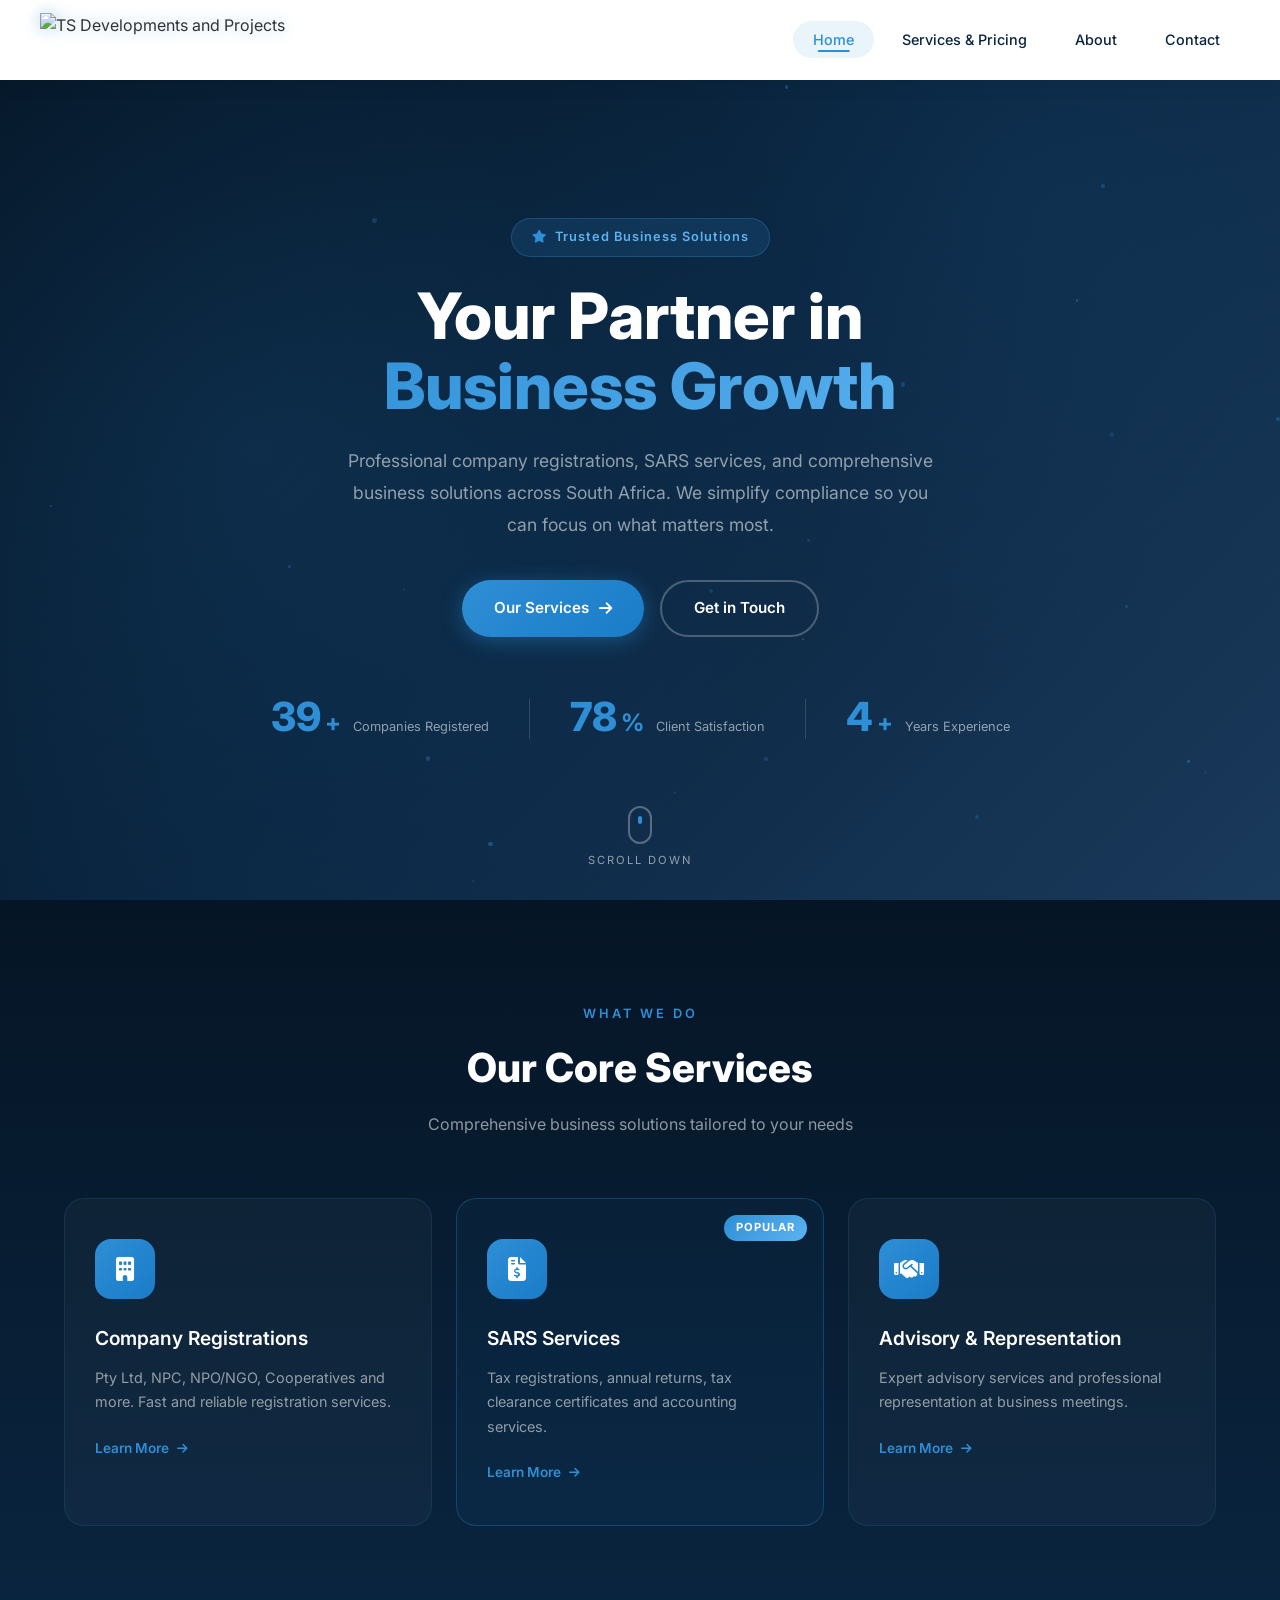
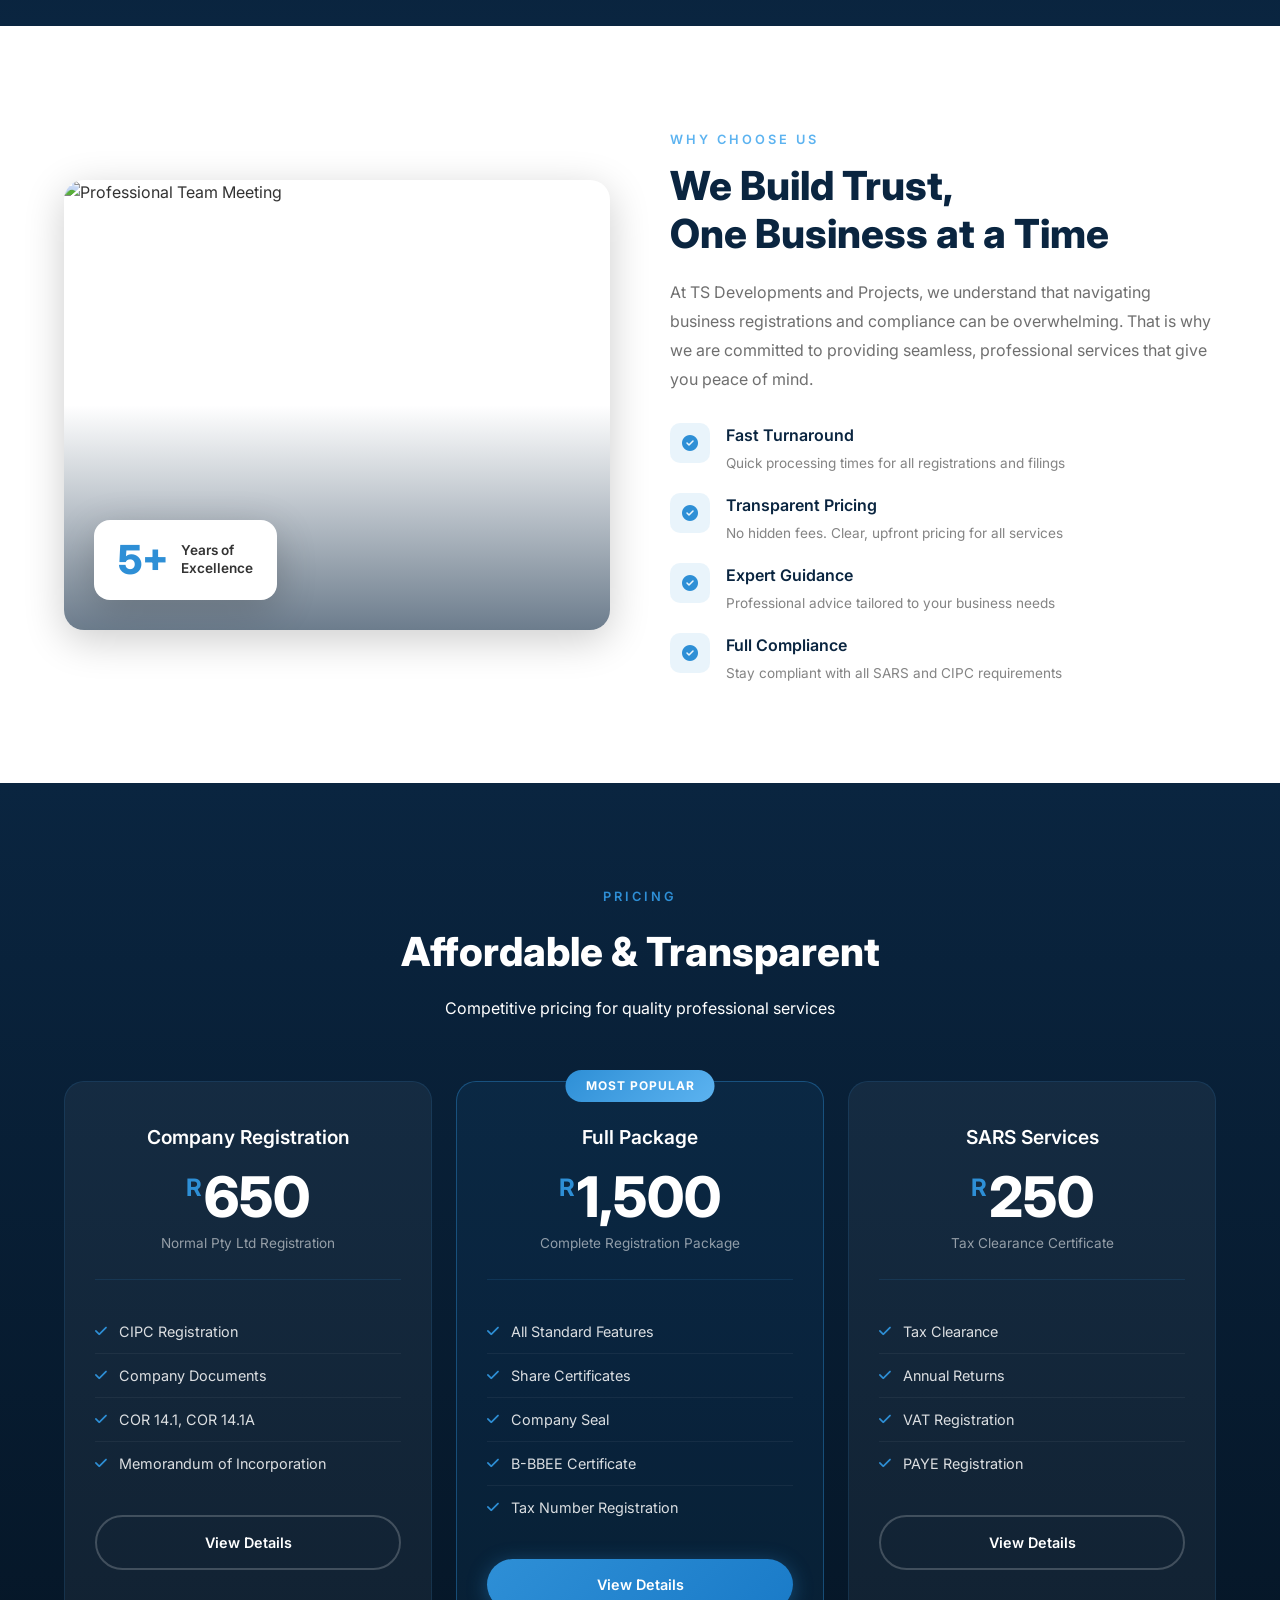
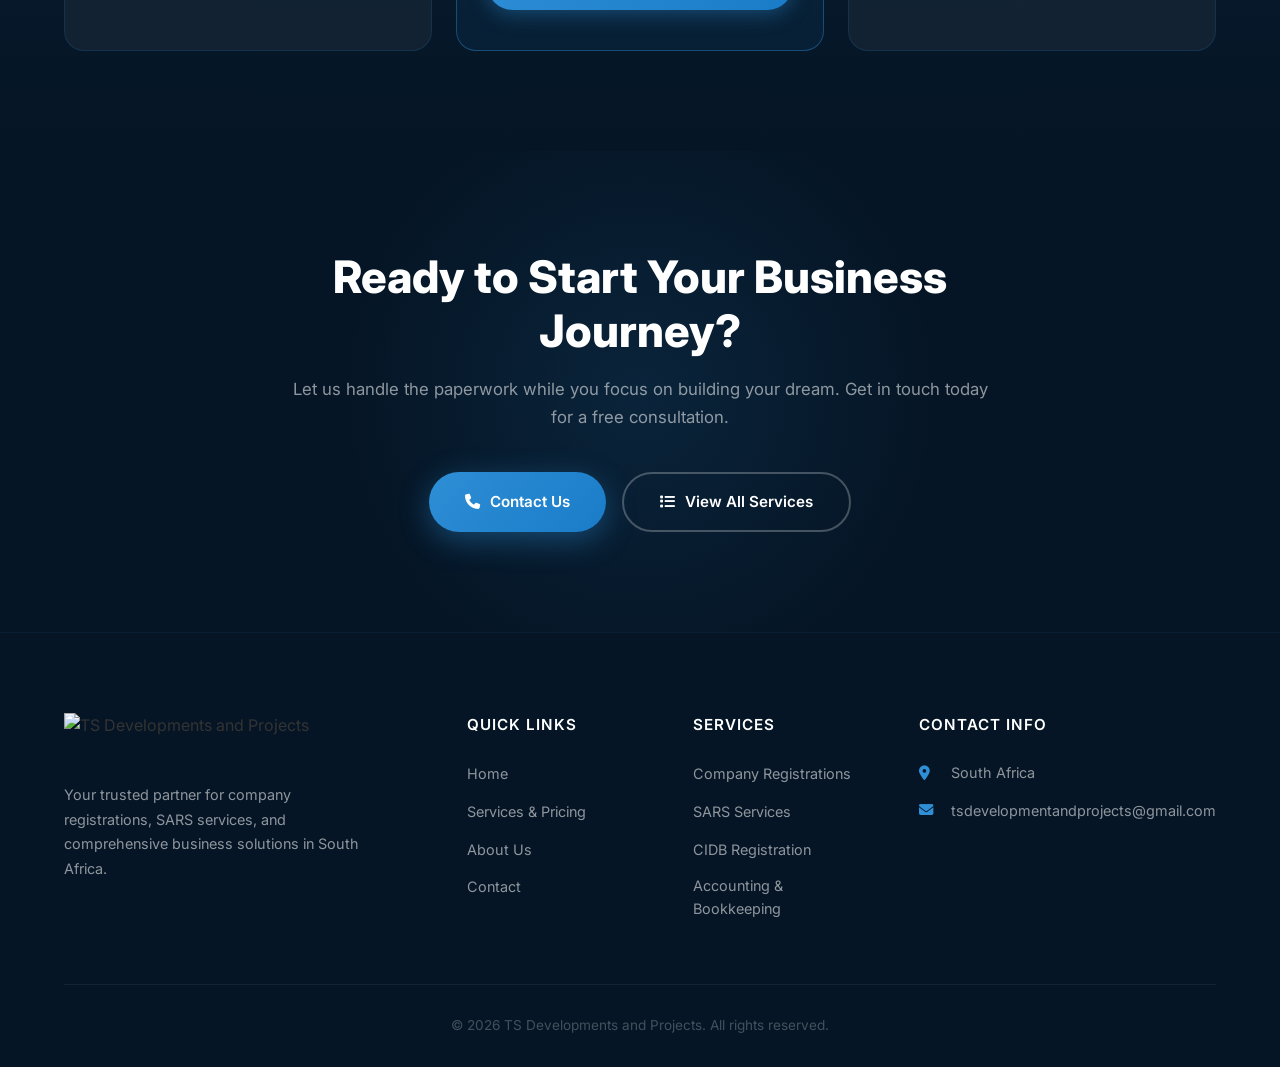
==== index.html @ a75ebc10 "Add files via upload" ====
<!DOCTYPE html>
<html lang="en">
<head>
    <meta charset="UTF-8">
    <meta name="viewport" content="width=device-width, initial-scale=1.0">
    <title>TS Developments and Projects - Home</title>
    <link rel="stylesheet" href="styles.css">
    <link rel="preconnect" href="https://fonts.googleapis.com">
    <link href="https://fonts.googleapis.com/css2?family=Inter:wght@300;400;500;600;700;800;900&display=swap" rel="stylesheet">
    <link rel="stylesheet" href="https://cdnjs.cloudflare.com/ajax/libs/font-awesome/6.5.1/css/all.min.css">
</head>
<body>

    <!-- Navigation -->
    <nav class="navbar" id="navbar">
        <div class="nav-container">
            <a href="index.html" class="logo-link">
                <img src="assets/logo.png" alt="TS Developments and Projects" class="logo-img">
            </a>
            <ul class="nav-links" id="navLinks">
                <li><a href="index.html" class="active">Home</a></li>
                <li><a href="services.html">Services & Pricing</a></li>
                <li><a href="about.html">About</a></li>
                <li><a href="contact.html">Contact</a></li>
            </ul>
            <div class="hamburger" id="hamburger">
                <span></span>
                <span></span>
                <span></span>
            </div>
        </div>
    </nav>

    <!-- Hero Section -->
    <section class="hero">
        <div class="hero-bg"></div>
        <div class="hero-particles" id="particles"></div>
        <div class="hero-content">
            <div class="hero-badge">
                <i class="fas fa-star"></i>
                <span>Trusted Business Solutions</span>
            </div>
            <h1 class="hero-title">
                <span class="title-line">Your Partner in</span>
                <span class="title-line highlight">Business Growth</span>
            </h1>
            <p class="hero-subtitle">
                Professional company registrations, SARS services, and comprehensive 
                business solutions across South Africa. We simplify compliance so you 
                can focus on what matters most.
            </p>
            <div class="hero-buttons">
                <a href="services.html" class="btn btn-primary">
                    <span>Our Services</span>
                    <i class="fas fa-arrow-right"></i>
                </a>
                <a href="contact.html" class="btn btn-outline">
                    <span>Get in Touch</span>
                </a>
            </div>
            <div class="hero-stats">
                <div class="stat-item">
                    <span class="stat-number" data-target="50+">0</span>
                    <span class="stat-suffix">+</span>
                    <span class="stat-label">Companies Registered</span>
                </div>
                <div class="stat-divider"></div>
                <div class="stat-item">
                    <span class="stat-number" data-target="98">0</span>
                    <span class="stat-suffix">%</span>
                    <span class="stat-label">Client Satisfaction</span>
                </div>
                <div class="stat-divider"></div>
                <div class="stat-item">
                    <span class="stat-number" data-target="5+">0</span>
                    <span class="stat-suffix">+</span>
                    <span class="stat-label">Years Experience</span>
                </div>
            </div>
        </div>
        <div class="scroll-indicator">
            <div class="mouse">
                <div class="wheel"></div>
            </div>
            <span>Scroll Down</span>
        </div>
    </section>

    <!-- Services Preview -->
    <section class="services-section">
        <div class="container">
            <div class="section-header">
                <span class="section-tag">What We Do</span>
                <h2 class="section-title">Our Core Services</h2>
                <p class="section-desc">Comprehensive business solutions tailored to your needs</p>
            </div>
            <div class="services-grid">
                <div class="service-card">
                    <div class="service-icon">
                        <i class="fas fa-building"></i>
                    </div>
                    <h3>Company Registrations</h3>
                    <p>Pty Ltd, NPC, NPO/NGO, Cooperatives and more. Fast and reliable registration services.</p>
                    <a href="services.html" class="service-link">
                        Learn More <i class="fas fa-arrow-right"></i>
                    </a>
                </div>
                <div class="service-card featured">
                    <div class="service-badge">Popular</div>
                    <div class="service-icon">
                        <i class="fas fa-file-invoice-dollar"></i>
                    </div>
                    <h3>SARS Services</h3>
                    <p>Tax registrations, annual returns, tax clearance certificates and accounting services.</p>
                    <a href="services.html" class="service-link">
                        Learn More <i class="fas fa-arrow-right"></i>
                    </a>
                </div>
                <div class="service-card">
                    <div class="service-icon">
                        <i class="fas fa-handshake"></i>
                    </div>
                    <h3>Advisory & Representation</h3>
                    <p>Expert advisory services and professional representation at business meetings.</p>
                    <a href="services.html" class="service-link">
                        Learn More <i class="fas fa-arrow-right"></i>
                    </a>
                </div>
            </div>
        </div>
    </section>

    <!-- Why Choose Us -->
    <section class="why-section">
        <div class="container">
            <div class="why-grid">
                <div class="why-image">
                    <img src="assets/director.jpeg" alt="Professional Team Meeting">
                    <div class="why-image-overlay"></div>
                    <div class="experience-badge">
                        <span class="exp-number">5+</span>
                        <span class="exp-text">Years of<br>Excellence</span>
                    </div>
                </div>
                <div class="why-content">
                    <span class="section-tag light">Why Choose Us</span>
                    <h2>We Build Trust,<br>One Business at a Time</h2>
                    <p>At TS Developments and Projects, we understand that navigating business registrations and compliance can be overwhelming. That is why we are committed to providing seamless, professional services that give you peace of mind.</p>
                    <div class="features-list">
                        <div class="feature-item">
                            <div class="feature-icon">
                                <i class="fas fa-check-circle"></i>
                            </div>
                            <div class="feature-text">
                                <h4>Fast Turnaround</h4>
                                <p>Quick processing times for all registrations and filings</p>
                            </div>
                        </div>
                        <div class="feature-item">
                            <div class="feature-icon">
                                <i class="fas fa-check-circle"></i>
                            </div>
                            <div class="feature-text">
                                <h4>Transparent Pricing</h4>
                                <p>No hidden fees. Clear, upfront pricing for all services</p>
                            </div>
                        </div>
                        <div class="feature-item">
                            <div class="feature-icon">
                                <i class="fas fa-check-circle"></i>
                            </div>
                            <div class="feature-text">
                                <h4>Expert Guidance</h4>
                                <p>Professional advice tailored to your business needs</p>
                            </div>
                        </div>
                        <div class="feature-item">
                            <div class="feature-icon">
                                <i class="fas fa-check-circle"></i>
                            </div>
                            <div class="feature-text">
                                <h4>Full Compliance</h4>
                                <p>Stay compliant with all SARS and CIPC requirements</p>
                            </div>
                        </div>
                    </div>
                </div>
            </div>
        </div>
    </section>

    <!-- Pricing Preview -->
    <section class="pricing-section">
        <div class="container">
            <div class="section-header">
                <span class="section-tag">Pricing</span>
                <h2 class="section-title">Affordable & Transparent</h2>
                <p class="section-desc">Competitive pricing for quality professional services</p>
            </div>
            <div class="pricing-grid">
                <div class="pricing-card">
                    <div class="pricing-header">
                        <h3>Company Registration</h3>
                        <div class="pricing-price">
                            <span class="currency">R</span>
                            <span class="amount">650</span>
                        </div>
                        <p class="pricing-note">Normal Pty Ltd Registration</p>
                    </div>
                    <ul class="pricing-features">
                        <li><i class="fas fa-check"></i> CIPC Registration</li>
                        <li><i class="fas fa-check"></i> Company Documents</li>
                        <li><i class="fas fa-check"></i> COR 14.1, COR 14.1A</li>
                        <li><i class="fas fa-check"></i> Memorandum of Incorporation</li>
                    </ul>
                    <a href="services.html" class="btn btn-pricing">View Details</a>
                </div>
                <div class="pricing-card popular">
                    <div class="popular-tag">Most Popular</div>
                    <div class="pricing-header">
                        <h3>Full Package</h3>
                        <div class="pricing-price">
                            <span class="currency">R</span>
                            <span class="amount">1,500</span>
                        </div>
                        <p class="pricing-note">Complete Registration Package</p>
                    </div>
                    <ul class="pricing-features">
                        <li><i class="fas fa-check"></i> All Standard Features</li>
                        <li><i class="fas fa-check"></i> Share Certificates</li>
                        <li><i class="fas fa-check"></i> Company Seal</li>
                        <li><i class="fas fa-check"></i> B-BBEE Certificate</li>
                        <li><i class="fas fa-check"></i> Tax Number Registration</li>
                    </ul>
                    <a href="services.html" class="btn btn-pricing btn-popular">View Details</a>
                </div>
                <div class="pricing-card">
                    <div class="pricing-header">
                        <h3>SARS Services</h3>
                        <div class="pricing-price">
                            <span class="currency">R</span>
                            <span class="amount">250</span>
                        </div>
                        <p class="pricing-note">Tax Clearance Certificate</p>
                    </div>
                    <ul class="pricing-features">
                        <li><i class="fas fa-check"></i> Tax Clearance</li>
                        <li><i class="fas fa-check"></i> Annual Returns</li>
                        <li><i class="fas fa-check"></i> VAT Registration</li>
                        <li><i class="fas fa-check"></i> PAYE Registration</li>
                    </ul>
                    <a href="services.html" class="btn btn-pricing">View Details</a>
                </div>
            </div>
        </div>
    </section>

    <!-- CTA Section -->
    <section class="cta-section">
        <div class="cta-bg"></div>
        <div class="container">
            <div class="cta-content">
                <h2>Ready to Start Your Business Journey?</h2>
                <p>Let us handle the paperwork while you focus on building your dream. Get in touch today for a free consultation.</p>
                <div class="cta-buttons">
                    <a href="contact.html" class="btn btn-cta-primary">
                        <i class="fas fa-phone"></i>
                        <span>Contact Us</span>
                    </a>
                    <a href="services.html" class="btn btn-cta-secondary">
                        <i class="fas fa-list"></i>
                        <span>View All Services</span>
                    </a>
                </div>
            </div>
        </div>
    </section>

    <!-- Footer -->
    <footer class="footer">
        <div class="container">
            <div class="footer-grid">
                <div class="footer-brand">
                    <img src="assets/logo.png" alt="TS Developments and Projects" class="footer-logo">
                    <p>Your trusted partner for company registrations, SARS services, and comprehensive business solutions in South Africa.</p>
                </div>
                <div class="footer-links">
                    <h4>Quick Links</h4>
                    <ul>
                        <li><a href="index.html">Home</a></li>
                        <li><a href="services.html">Services & Pricing</a></li>
                        <li><a href="about.html">About Us</a></li>
                        <li><a href="contact.html">Contact</a></li>
                    </ul>
                </div>
                <div class="footer-links">
                    <h4>Services</h4>
                    <ul>
                        <li><a href="services.html">Company Registrations</a></li>
                        <li><a href="services.html">SARS Services</a></li>
                        <li><a href="services.html">CIDB Registration</a></li>
                        <li><a href="services.html">Accounting & Bookkeeping</a></li>
                    </ul>
                </div>
                <div class="footer-contact">
                    <h4>Contact Info</h4>
                    <div class="contact-item">
                        <i class="fas fa-map-marker-alt"></i>
                        <span>South Africa</span>
                    </div>
                    <div class="contact-item">
                        <i class="fas fa-envelope"></i>
                        <span>tsdevelopmentandprojects@gmail.com</span>
                    </div>
                </div>
            </div>
            <div class="footer-bottom">
                <p>&copy; 2026 TS Developments and Projects. All rights reserved.</p>
            </div>
        </div>
    </footer>

    <script src="script.js"></script>
</body>
</html>
---- styles.css ----
/* ============================================
   TS DEVELOPMENTS AND PROJECTS - STYLES
   ============================================ */

/* CSS Variables */
:root {
    --primary: #0a2540;
    --primary-dark: #051525;
    --primary-light: #1a3a5c;
    --accent: #2e8fd6;
    --accent-light: #5cb3f0;
    --accent-glow: rgba(46, 143, 214, 0.3);
    --white: #ffffff;
    --text-light: rgba(255, 255, 255, 0.85);
    --text-muted: rgba(255, 255, 255, 0.55);
    --text-dark: #333333;
    --bg-light: #f8fafc;
    --border: rgba(46, 143, 214, 0.15);
    --shadow: 0 4px 20px rgba(0, 0, 0, 0.15);
    --shadow-lg: 0 10px 40px rgba(0, 0, 0, 0.2);
    --transition: all 0.3s ease;
    --transition-slow: all 0.5s ease;
    --font: 'Inter', -apple-system, BlinkMacSystemFont, 'Segoe UI', Roboto, sans-serif;
}

/* Reset & Base */
*, *::before, *::after {
    margin: 0;
    padding: 0;
    box-sizing: border-box;
}

html {
    scroll-behavior: smooth;
    font-size: 16px;
}

body {
    font-family: var(--font);
    color: var(--text-dark);
    background: var(--white);
    line-height: 1.6;
    overflow-x: hidden;
}

a {
    text-decoration: none;
    color: inherit;
}

ul {
    list-style: none;
}

img {
    max-width: 100%;
    height: auto;
    display: block;
}

.container {
    max-width: 1200px;
    margin: 0 auto;
    padding: 0 24px;
}

/* ============================================
   NAVIGATION - WHITE VERSION
   ============================================ */

.navbar {
    position: fixed;
    top: 0;
    left: 0;
    width: 100%;
    z-index: 1000;
    padding: 0 24px;
    transition: var(--transition-slow);
    background: var(--white);
    box-shadow: 0 2px 20px rgba(0, 0, 0, 0.08);
}

.navbar.scrolled {
    background: var(--white);
    box-shadow: 0 4px 30px rgba(0, 0, 0, 0.12);
}

.nav-container {
    max-width: 1200px;
    margin: 0 auto;
    display: flex;
    justify-content: space-between;
    align-items: center;
    height: 80px;
}

.logo-link {
    display: flex;
    align-items: center;
}

.logo-img {
    height: 55px;
    width: auto;
    filter: drop-shadow(0 0 8px rgba(46, 143, 214, 0.4));
    transition: var(--transition);
}

.logo-link:hover .logo-img {
    transform: scale(1.05);
}

.nav-links {
    display: flex;
    align-items: center;
    gap: 8px;
}

.nav-links a {
    color: var(--primary);
    font-size: 0.9rem;
    font-weight: 500;
    padding: 10px 20px;
    border-radius: 30px;
    transition: var(--transition);
    position: relative;
}

.nav-links a::after {
    content: '';
    position: absolute;
    bottom: 6px;
    left: 50%;
    transform: translateX(-50%);
    width: 0;
    height: 2px;
    background: var(--accent);
    border-radius: 2px;
    transition: var(--transition);
}

.nav-links a:hover,
.nav-links a.active {
    color: var(--accent);
    background: rgba(46, 143, 214, 0.1);
}

.nav-links a:hover::after,
.nav-links a.active::after {
    width: 40%;
}

/* Hamburger */
.hamburger {
    display: none;
    flex-direction: column;
    gap: 5px;
    cursor: pointer;
    padding: 8px;
}

.hamburger span {
    display: block;
    width: 25px;
    height: 2px;
    background: var(--primary);
    border-radius: 2px;
    transition: var(--transition);
}

.hamburger.active span:nth-child(1) {
    transform: rotate(45deg) translate(5px, 5px);
}

.hamburger.active span:nth-child(2) {
    opacity: 0;
}

.hamburger.active span:nth-child(3) {
    transform: rotate(-45deg) translate(5px, -5px);
}

/* Mobile Responsive */
@media (max-width: 768px) {
    .nav-links {
        position: fixed;
        top: 80px;
        right: -100%;
        width: 100%;
        height: calc(100vh - 80px);
        background: var(--white);
        flex-direction: column;
        justify-content: flex-start;
        padding-top: 40px;
        transition: var(--transition);
        box-shadow: 0 10px 40px rgba(0,0,0,0.15);
    }

    .nav-links.active {
        right: 0;
    }

    .nav-links a {
        font-size: 1.1rem;
        padding: 16px 24px;
        width: 100%;
        text-align: center;
        color: var(--primary);
    }

    .hamburger {
        display: flex;
    }
}

/* Hamburger */
.hamburger {
    display: none;
    flex-direction: column;
    gap: 5px;
    cursor: pointer;
    padding: 8px;
}

.hamburger span {
    display: block;
    width: 25px;
    height: 2px;
    background: var(--white);
    border-radius: 2px;
    transition: var(--transition);
}

.hamburger.active span:nth-child(1) {
    transform: rotate(45deg) translate(5px, 5px);
}

.hamburger.active span:nth-child(2) {
    opacity: 0;
}

.hamburger.active span:nth-child(3) {
    transform: rotate(-45deg) translate(5px, -5px);
}

/* ============================================
   HERO SECTION
   ============================================ */

.hero {
    min-height: 100vh;
    display: flex;
    align-items: center;
    justify-content: center;
    position: relative;
    overflow: hidden;
    padding: 120px 24px 60px;
}

.hero-bg {
    position: absolute;
    top: 0;
    left: 0;
    width: 100%;
    height: 100%;
    background: linear-gradient(135deg, var(--primary-dark) 0%, var(--primary) 50%, var(--primary-light) 100%);
    z-index: 1;
}

.hero-bg::before {
    content: '';
    position: absolute;
    top: 0;
    left: 0;
    width: 100%;
    height: 100%;
    background:
        radial-gradient(circle at 20% 50%, rgba(46, 143, 214, 0.12) 0%, transparent 50%),
        radial-gradient(circle at 80% 20%, rgba(46, 143, 214, 0.08) 0%, transparent 40%);
}

.hero-particles {
    position: absolute;
    top: 0;
    left: 0;
    width: 100%;
    height: 100%;
    z-index: 2;
    pointer-events: none;
}

.hero-content {
    position: relative;
    z-index: 10;
    max-width: 900px;
    text-align: center;
}

.hero-badge {
    display: inline-flex;
    align-items: center;
    gap: 8px;
    background: rgba(46, 143, 214, 0.15);
    border: 1px solid rgba(46, 143, 214, 0.3);
    padding: 8px 20px;
    border-radius: 50px;
    color: var(--accent-light);
    font-size: 0.8rem;
    font-weight: 600;
    letter-spacing: 1px;
    margin-bottom: 24px;
    animation: fadeInUp 0.8s ease forwards;
}

.hero-badge i {
    color: var(--accent);
}

.hero-title {
    font-size: 4rem;
    font-weight: 800;
    color: var(--white);
    line-height: 1.1;
    margin-bottom: 24px;
}

.title-line {
    display: block;
}

.title-line.highlight {
    background: linear-gradient(135deg, var(--accent), var(--accent-light));
    -webkit-background-clip: text;
    -webkit-text-fill-color: transparent;
    background-clip: text;
}

.hero-subtitle {
    color: var(--text-muted);
    font-size: 1.1rem;
    line-height: 1.8;
    max-width: 600px;
    margin: 0 auto 40px;
}

.hero-buttons {
    display: flex;
    justify-content: center;
    gap: 16px;
    margin-bottom: 60px;
    flex-wrap: wrap;
}

/* Buttons */
.btn {
    display: inline-flex;
    align-items: center;
    gap: 10px;
    padding: 14px 32px;
    border-radius: 50px;
    font-weight: 600;
    font-size: 0.95rem;
    transition: var(--transition);
    cursor: pointer;
    border: none;
    font-family: var(--font);
}

.btn-primary {
    background: linear-gradient(135deg, var(--accent), #1a7bc8);
    color: var(--white);
    box-shadow: 0 4px 20px rgba(46, 143, 214, 0.4);
}

.btn-primary:hover {
    transform: translateY(-3px);
    box-shadow: 0 8px 30px rgba(46, 143, 214, 0.6);
}

.btn-primary i {
    transition: var(--transition);
}

.btn-primary:hover i {
    transform: translateX(4px);
}

.btn-outline {
    background: transparent;
    color: var(--white);
    border: 2px solid rgba(255, 255, 255, 0.25);
}

.btn-outline:hover {
    border-color: var(--accent);
    color: var(--accent);
    transform: translateY(-3px);
}

/* Hero Stats */
.hero-stats {
    display: flex;
    justify-content: center;
    align-items: center;
    gap: 40px;
    flex-wrap: wrap;
}

.stat-item {
    display: flex;
    align-items: baseline;
    gap: 4px;
}

.stat-number {
    font-size: 2.5rem;
    font-weight: 800;
    color: var(--accent);
    line-height: 1;
}

.stat-suffix {
    font-size: 1.5rem;
    font-weight: 700;
    color: var(--accent);
}

.stat-label {
    font-size: 0.8rem;
    color: var(--text-muted);
    margin-left: 8px;
}

.stat-divider {
    width: 1px;
    height: 40px;
    background: rgba(255, 255, 255, 0.15);
}

/* Scroll Indicator */
.scroll-indicator {
    position: absolute;
    bottom: 30px;
    left: 50%;
    transform: translateX(-50%);
    z-index: 10;
    display: flex;
    flex-direction: column;
    align-items: center;
    gap: 8px;
    animation: bounce 2s ease-in-out infinite;
}

.scroll-indicator span {
    color: var(--text-muted);
    font-size: 0.7rem;
    letter-spacing: 2px;
    text-transform: uppercase;
}

.mouse {
    width: 24px;
    height: 38px;
    border: 2px solid rgba(255, 255, 255, 0.3);
    border-radius: 12px;
    display: flex;
    justify-content: center;
    padding-top: 8px;
}

.wheel {
    width: 4px;
    height: 8px;
    background: var(--accent);
    border-radius: 2px;
    animation: scrollWheel 2s ease-in-out infinite;
}

/* ============================================
   SERVICES SECTION
   ============================================ */

.services-section {
    padding: 100px 0;
    background: linear-gradient(180deg, var(--primary-dark) 0%, var(--primary) 100%);
    position: relative;
    z-index: 5;
}

.section-header {
    text-align: center;
    max-width: 600px;
    margin: 0 auto 60px;
}

.section-tag {
    display: inline-block;
    color: var(--accent);
    font-size: 0.8rem;
    font-weight: 600;
    letter-spacing: 3px;
    text-transform: uppercase;
    margin-bottom: 12px;
}

.section-tag.light {
    color: var(--accent-light);
}

.section-title {
    font-size: 2.5rem;
    font-weight: 800;
    color: var(--white);
    margin-bottom: 12px;
}

.section-desc {
    color: var(--text-muted);
    font-size: 1rem;
}

.services-grid {
    display: grid;
    grid-template-columns: repeat(3, 1fr);
    gap: 24px;
}

.service-card {
    background: rgba(255, 255, 255, 0.03);
    border: 1px solid var(--border);
    border-radius: 20px;
    padding: 40px 30px;
    position: relative;
    overflow: hidden;
    transition: var(--transition-slow);
}

.service-card::before {
    content: '';
    position: absolute;
    top: 0;
    left: 0;
    width: 100%;
    height: 100%;
    background: linear-gradient(135deg, rgba(46, 143, 214, 0.08), transparent);
    opacity: 0;
    transition: var(--transition);
}

.service-card:hover::before {
    opacity: 1;
}

.service-card:hover {
    transform: translateY(-8px);
    border-color: rgba(46, 143, 214, 0.3);
    box-shadow: 0 20px 50px rgba(0, 0, 0, 0.25), 0 0 30px rgba(46, 143, 214, 0.05);
}

.service-card.featured {
    border-color: rgba(46, 143, 214, 0.3);
    background: rgba(46, 143, 214, 0.05);
}

.service-badge {
    position: absolute;
    top: 16px;
    right: 16px;
    background: linear-gradient(135deg, var(--accent), var(--accent-light));
    color: var(--white);
    font-size: 0.7rem;
    font-weight: 700;
    padding: 4px 12px;
    border-radius: 20px;
    text-transform: uppercase;
    letter-spacing: 1px;
}

.service-icon {
    width: 60px;
    height: 60px;
    background: linear-gradient(135deg, var(--accent), #1a7bc8);
    border-radius: 16px;
    display: flex;
    align-items: center;
    justify-content: center;
    margin-bottom: 24px;
    position: relative;
    z-index: 1;
    transition: var(--transition);
}

.service-card:hover .service-icon {
    transform: scale(1.1) rotate(3deg);
}

.service-icon i {
    font-size: 1.5rem;
    color: var(--white);
}

.service-card h3 {
    color: var(--white);
    font-size: 1.2rem;
    font-weight: 600;
    margin-bottom: 12px;
    position: relative;
    z-index: 1;
}

.service-card p {
    color: var(--text-muted);
    font-size: 0.9rem;
    line-height: 1.7;
    margin-bottom: 20px;
    position: relative;
    z-index: 1;
}

.service-link {
    display: inline-flex;
    align-items: center;
    gap: 8px;
    color: var(--accent);
    font-weight: 600;
    font-size: 0.85rem;
    position: relative;
    z-index: 1;
    transition: var(--transition);
}

.service-link:hover {
    gap: 12px;
}

.service-link i {
    font-size: 0.75rem;
    transition: var(--transition);
}

.service-link:hover i {
    transform: translateX(4px);
}

/* ============================================
   WHY SECTION
   ============================================ */

.why-section {
    padding: 100px 0;
    background: var(--white);
    position: relative;
    z-index: 5;
}

.why-grid {
    display: grid;
    grid-template-columns: 1fr 1fr;
    gap: 60px;
    align-items: center;
}

.why-image {
    position: relative;
    border-radius: 20px;
    overflow: hidden;
    box-shadow: var(--shadow-lg);
}

.why-image img {
    width: 100%;
    height: 450px;
    object-fit: cover;
}

.why-image-overlay {
    position: absolute;
    top: 0;
    left: 0;
    width: 100%;
    height: 100%;
    background: linear-gradient(180deg, transparent 50%, rgba(10, 37, 64, 0.6) 100%);
}

.experience-badge {
    position: absolute;
    bottom: 30px;
    left: 30px;
    background: var(--white);
    border-radius: 16px;
    padding: 20px 24px;
    display: flex;
    align-items: center;
    gap: 12px;
    box-shadow: var(--shadow-lg);
}

.exp-number {
    font-size: 2.5rem;
    font-weight: 800;
    color: var(--accent);
    line-height: 1;
}

.exp-text {
    font-size: 0.85rem;
    color: var(--text-dark);
    font-weight: 600;
    line-height: 1.3;
}

.why-content h2 {
    font-size: 2.5rem;
    font-weight: 800;
    color: var(--primary);
    margin-bottom: 20px;
    line-height: 1.2;
}

.why-content > p {
    color: var(--text-dark);
    opacity: 0.7;
    font-size: 1rem;
    line-height: 1.8;
    margin-bottom: 30px;
}

.features-list {
    display: flex;
    flex-direction: column;
    gap: 20px;
}

.feature-item {
    display: flex;
    align-items: flex-start;
    gap: 16px;
}

.feature-icon {
    width: 40px;
    height: 40px;
    min-width: 40px;
    background: rgba(46, 143, 214, 0.1);
    border-radius: 10px;
    display: flex;
    align-items: center;
    justify-content: center;
    color: var(--accent);
    font-size: 1rem;
}

.feature-text h4 {
    color: var(--primary);
    font-size: 1rem;
    font-weight: 600;
    margin-bottom: 4px;
}

.feature-text p {
    color: var(--text-dark);
    opacity: 0.6;
    font-size: 0.85rem;
    line-height: 1.5;
}

/* ============================================
   PRICING SECTION
   ============================================ */

.pricing-section {
    padding: 100px 0;
    background: linear-gradient(180deg, var(--primary) 0%, var(--primary-dark) 100%);
    position: relative;
    z-index: 5;
}

.pricing-section .section-title,
.pricing-section .section-desc {
    color: var(--white);
}

.pricing-grid {
    display: grid;
    grid-template-columns: repeat(3, 1fr);
    gap: 24px;
}

.pricing-card {
    background: rgba(255, 255, 255, 0.05);
    border: 1px solid var(--border);
    border-radius: 20px;
    padding: 40px 30px;
    position: relative;
    transition: var(--transition-slow);
}

.pricing-card:hover {
    transform: translateY(-8px);
    border-color: rgba(46, 143, 214, 0.3);
    box-shadow: 0 20px 50px rgba(0, 0, 0, 0.3);
}

.pricing-card.popular {
    border-color: rgba(46, 143, 214, 0.4);
    background: rgba(46, 143, 214, 0.08);
    transform: scale(1.05);
}

.pricing-card.popular:hover {
    transform: scale(1.05) translateY(-8px);
}

.popular-tag {
    position: absolute;
    top: -12px;
    left: 50%;
    transform: translateX(-50%);
    background: linear-gradient(135deg, var(--accent), var(--accent-light));
    color: var(--white);
    font-size: 0.75rem;
    font-weight: 700;
    padding: 6px 20px;
    border-radius: 20px;
    text-transform: uppercase;
    letter-spacing: 1px;
}

.pricing-header {
    text-align: center;
    margin-bottom: 30px;
    padding-bottom: 24px;
    border-bottom: 1px solid var(--border);
}

.pricing-header h3 {
    color: var(--white);
    font-size: 1.2rem;
    font-weight: 600;
    margin-bottom: 16px;
}

.pricing-price {
    display: flex;
    align-items: flex-start;
    justify-content: center;
    gap: 2px;
    margin-bottom: 8px;
}

.currency {
    font-size: 1.5rem;
    font-weight: 700;
    color: var(--accent);
}

.amount {
    font-size: 3.5rem;
    font-weight: 800;
    color: var(--white);
    line-height: 1;
}

.pricing-note {
    color: var(--text-muted);
    font-size: 0.85rem;
}

.pricing-features {
    margin-bottom: 30px;
}

.pricing-features li {
    display: flex;
    align-items: center;
    gap: 12px;
    padding: 10px 0;
    color: var(--text-light);
    font-size: 0.9rem;
    border-bottom: 1px solid rgba(255, 255, 255, 0.05);
}

.pricing-features li:last-child {
    border-bottom: none;
}

.pricing-features li i {
    color: var(--accent);
    font-size: 0.85rem;
}

.btn-pricing {
    display: block;
    text-align: center;
    padding: 14px;
    border-radius: 50px;
    background: transparent;
    border: 2px solid rgba(255, 255, 255, 0.2);
    color: var(--white);
    font-weight: 600;
    font-size: 0.9rem;
    transition: var(--transition);
    width: 100%;
}

.btn-pricing:hover {
    border-color: var(--accent);
    color: var(--accent);
}

.btn-pricing.btn-popular {
    background: linear-gradient(135deg, var(--accent), #1a7bc8);
    border: none;
    box-shadow: 0 4px 20px rgba(46, 143, 214, 0.4);
}

.btn-pricing.btn-popular:hover {
    transform: translateY(-2px);
    box-shadow: 0 8px 30px rgba(46, 143, 214, 0.6);
    color: var(--white);
}

/* ============================================
   CTA SECTION
   ============================================ */

.cta-section {
    padding: 100px 0;
    position: relative;
    overflow: hidden;
    z-index: 5;
    background: var(--primary-dark);
}

.cta-bg {
    position: absolute;
    top: 50%;
    left: 50%;
    transform: translate(-50%, -50%);
    width: 600px;
    height: 600px;
    background: radial-gradient(circle, rgba(46, 143, 214, 0.12) 0%, transparent 70%);
    border-radius: 50%;
}

.cta-content {
    position: relative;
    z-index: 1;
    text-align: center;
    max-width: 700px;
    margin: 0 auto;
}

.cta-content h2 {
    font-size: 2.8rem;
    font-weight: 800;
    color: var(--white);
    margin-bottom: 16px;
    line-height: 1.2;
}

.cta-content p {
    color: var(--text-muted);
    font-size: 1.05rem;
    line-height: 1.7;
    margin-bottom: 40px;
}

.cta-buttons {
    display: flex;
    justify-content: center;
    gap: 16px;
    flex-wrap: wrap;
}

.btn-cta-primary {
    background: linear-gradient(135deg, var(--accent), #1a7bc8);
    color: var(--white);
    padding: 16px 36px;
    box-shadow: 0 8px 30px rgba(46, 143, 214, 0.4);
}

.btn-cta-primary:hover {
    transform: translateY(-3px);
    box-shadow: 0 12px 40px rgba(46, 143, 214, 0.55);
}

.btn-cta-secondary {
    background: transparent;
    color: var(--white);
    border: 2px solid rgba(255, 255, 255, 0.25);
    padding: 16px 36px;
}

.btn-cta-secondary:hover {
    border-color: var(--accent);
    color: var(--accent);
    transform: translateY(-3px);
}

/* ============================================
   FOOTER
   ============================================ */

.footer {
    background: var(--primary-dark);
    padding: 80px 0 30px;
    position: relative;
    z-index: 5;
    border-top: 1px solid rgba(46, 143, 214, 0.08);
}

.footer-grid {
    display: grid;
    grid-template-columns: 2fr 1fr 1fr 1.5fr;
    gap: 50px;
    margin-bottom: 50px;
}

.footer-brand .footer-logo {
    height: 50px;
    margin-bottom: 20px;
}

.footer-brand p {
    color: var(--text-muted);
    font-size: 0.9rem;
    line-height: 1.7;
    margin-bottom: 24px;
    max-width: 300px;
}

.social-links {
    display: flex;
    gap: 12px;
}

.social-link {
    width: 40px;
    height: 40px;
    border-radius: 50%;
    border: 1px solid rgba(255, 255, 255, 0.15);
    display: flex;
    align-items: center;
    justify-content: center;
    color: var(--text-muted);
    transition: var(--transition);
}

.social-link:hover {
    background: var(--accent);
    border-color: var(--accent);
    color: var(--white);
    transform: translateY(-3px);
    box-shadow: 0 5px 15px rgba(46, 143, 214, 0.3);
}

.footer-links h4,
.footer-contact h4 {
    color: var(--white);
    font-size: 0.95rem;
    font-weight: 600;
    margin-bottom: 24px;
    letter-spacing: 1px;
    text-transform: uppercase;
}

.footer-links ul li {
    margin-bottom: 12px;
}

.footer-links ul li a {
    color: var(--text-muted);
    font-size: 0.9rem;
    transition: var(--transition);
    display: inline-block;
}

.footer-links ul li a:hover {
    color: var(--accent);
    padding-left: 5px;
}

.contact-item {
    display: flex;
    align-items: center;
    gap: 12px;
    margin-bottom: 14px;
    color: var(--text-muted);
    font-size: 0.9rem;
}

.contact-item i {
    color: var(--accent);
    font-size: 0.9rem;
    width: 20px;
}

.footer-bottom {
    padding-top: 30px;
    border-top: 1px solid rgba(255, 255, 255, 0.06);
    text-align: center;
}

.footer-bottom p {
    color: rgba(255, 255, 255, 0.25);
    font-size: 0.85rem;
}

/* ============================================
   ANIMATIONS
   ============================================ */

@keyframes fadeInUp {
    from {
        opacity: 0;
        transform: translateY(30px);
    }
    to {
        opacity: 1;
        transform: translateY(0);
    }
}

@keyframes bounce {
    0%, 100% {
        transform: translateX(-50%) translateY(0);
    }
    50% {
        transform: translateX(-50%) translateY(8px);
    }
}

@keyframes scrollWheel {
    0% {
        opacity: 1;
        transform: translateY(0);
    }
    100% {
        opacity: 0;
        transform: translateY(12px);
    }
}

/* Scroll Reveal */
.reveal {
    opacity: 0;
    transform: translateY(40px);
    transition: all 0.7s ease;
}

.reveal.active {
    opacity: 1;
    transform: translateY(0);
}

.reveal-delay-1 { transition-delay: 0.1s; }
.reveal-delay-2 { transition-delay: 0.2s; }
.reveal-delay-3 { transition-delay: 0.3s; }

/* ============================================
   RESPONSIVE
   ============================================ */

@media (max-width: 1024px) {
    .services-grid,
    .pricing-grid {
        grid-template-columns: repeat(2, 1fr);
    }

    .why-grid {
        grid-template-columns: 1fr;
        gap: 50px;
    }

    .why-image {
        max-width: 600px;
        margin: 0 auto;
    }

    .footer-grid {
        grid-template-columns: 1fr 1fr;
    }
}

@media (max-width: 768px) {
    .nav-links {
        position: fixed;
        top: 80px;
        right: -100%;
        width: 100%;
        height: calc(100vh - 80px);
        background: rgba(10, 37, 64, 0.98);
        flex-direction: column;
        justify-content: flex-start;
        padding-top: 40px;
        transition: var(--transition);
    }

    .nav-links.active {
        right: 0;
    }

    .nav-links a {
        font-size: 1.1rem;
        padding: 16px 24px;
        width: 100%;
        text-align: center;
    }

    .hamburger {
        display: flex;
    }

    .hero-title {
        font-size: 2.8rem;
    }

    .hero-stats {
        gap: 20px;
    }

    .stat-divider {
        display: none;
    }

    .services-grid,
    .pricing-grid {
        grid-template-columns: 1fr;
    }

    .pricing-card.popular {
        transform: scale(1);
    }

    .pricing-card.popular:hover {
        transform: scale(1) translateY(-8px);
    }

    .why-content h2,
    .cta-content h2,
    .section-title {
        font-size: 2rem;
    }

    .footer-grid {
        grid-template-columns: 1fr;
        gap: 40px;
    }

    .cta-buttons {
        flex-direction: column;
        align-items: center;
    }

    .btn-cta-primary,
    .btn-cta-secondary {
        width: 100%;
        max-width: 300px;
        justify-content: center;
    }
}

@media (max-width: 480px) {
    .hero-title {
        font-size: 2.2rem;
    }

    .hero-buttons {
        flex-direction: column;
        align-items: center;
    }

    .btn {
        width: 100%;
        max-width: 280px;
        justify-content: center;
    }

    .experience-badge {
        padding: 14px 18px;
    }

    .exp-number {
        font-size: 2rem;
    }
}


/* ============================================
   SERVICES PAGE - ADDITIONAL STYLES
   ============================================ */

/* Page Header */
.page-header {
    padding: 140px 24px 80px;
    position: relative;
    overflow: hidden;
    background: linear-gradient(135deg, var(--primary-dark) 0%, var(--primary) 50%, var(--primary-light) 100%);
}

.page-header-bg {
    position: absolute;
    top: 0;
    left: 0;
    width: 100%;
    height: 100%;
    background:
        radial-gradient(circle at 80% 20%, rgba(46, 143, 214, 0.1) 0%, transparent 50%),
        radial-gradient(circle at 20% 80%, rgba(46, 143, 214, 0.08) 0%, transparent 50%);
}

.page-header-content {
    position: relative;
    z-index: 1;
    text-align: center;
    max-width: 700px;
    margin: 0 auto;
}

.page-tag {
    display: inline-flex;
    align-items: center;
    gap: 8px;
    background: rgba(46, 143, 214, 0.15);
    border: 1px solid rgba(46, 143, 214, 0.3);
    padding: 8px 20px;
    border-radius: 50px;
    color: var(--accent-light);
    font-size: 0.8rem;
    font-weight: 600;
    letter-spacing: 1px;
    margin-bottom: 20px;
}

.page-tag i {
    color: var(--accent);
}

.page-header h1 {
    font-size: 3rem;
    font-weight: 800;
    color: var(--white);
    margin-bottom: 16px;
    line-height: 1.2;
}

.page-header p {
    color: var(--text-muted);
    font-size: 1.1rem;
    line-height: 1.7;
}

/* Pricing Category Section */
.pricing-category {
    padding: 80px 0;
    background: var(--white);
    position: relative;
    z-index: 5;
}

.pricing-category.sars-category {
    background: linear-gradient(180deg, var(--primary) 0%, var(--primary-dark) 100%);
}

.pricing-category.sars-category .category-info h2,
.pricing-category.sars-category .category-info p {
    color: var(--white);
}

.pricing-category.sars-category .sub-category h3 {
    color: var(--white);
}

.category-header {
    display: flex;
    align-items: center;
    gap: 24px;
    margin-bottom: 50px;
    padding-bottom: 30px;
    border-bottom: 2px solid var(--border);
}

.pricing-category.sars-category .category-header {
    border-bottom-color: rgba(46, 143, 214, 0.2);
}

.category-icon {
    width: 70px;
    height: 70px;
    background: linear-gradient(135deg, var(--accent), #1a7bc8);
    border-radius: 18px;
    display: flex;
    align-items: center;
    justify-content: center;
    flex-shrink: 0;
}

.category-icon i {
    font-size: 1.8rem;
    color: var(--white);
}

.category-icon.sars-icon {
    background: linear-gradient(135deg, var(--accent-light), var(--accent));
}

.category-info h2 {
    font-size: 2rem;
    font-weight: 700;
    color: var(--primary);
    margin-bottom: 8px;
}

.category-info p {
    color: var(--text-dark);
    opacity: 0.6;
    font-size: 1rem;
}

/* Pricing Table */
.pricing-table-wrapper {
    overflow-x: auto;
    margin-bottom: 50px;
}

.pricing-table {
    width: 100%;
    border-collapse: collapse;
    border-radius: 16px;
    overflow: hidden;
    box-shadow: var(--shadow);
}

.pricing-table thead {
    background: linear-gradient(135deg, var(--accent), #1a7bc8);
}

.pricing-table thead th {
    color: var(--white);
    font-weight: 600;
    font-size: 0.9rem;
    padding: 18px 24px;
    text-align: left;
    letter-spacing: 0.5px;
    text-transform: uppercase;
}

.pricing-table thead th.price-col {
    text-align: right;
    min-width: 120px;
}

.pricing-table tbody tr {
    background: var(--white);
    border-bottom: 1px solid rgba(0, 0, 0, 0.05);
    transition: var(--transition);
}

.pricing-table tbody tr:hover {
    background: rgba(46, 143, 214, 0.03);
}

.pricing-table tbody tr.category-row {
    background: var(--primary);
}

.pricing-table tbody tr.category-row td {
    color: var(--white);
    font-weight: 600;
    padding: 14px 24px;
    font-size: 0.95rem;
    letter-spacing: 0.5px;
}

.pricing-table tbody td {
    padding: 16px 24px;
    color: var(--text-dark);
    font-size: 0.95rem;
}

.pricing-table tbody td i {
    color: var(--accent);
    margin-right: 10px;
    font-size: 0.85rem;
}

.pricing-table tbody td.price {
    font-weight: 700;
    color: var(--accent);
    font-size: 1.1rem;
    text-align: right;
    white-space: nowrap;
}

.pricing-table tbody tr.highlight-row {
    background: rgba(46, 143, 214, 0.05);
    border-left: 4px solid var(--accent);
}

.pricing-table tbody tr.highlight-row td {
    font-weight: 500;
}

.pricing-table tbody tr.highlight-row td.price {
    color: var(--accent);
    font-weight: 800;
}

/* SARS Table Dark Theme */
.pricing-table.sars-table {
    box-shadow: 0 10px 40px rgba(0, 0, 0, 0.3);
}

.pricing-table.sars-table tbody tr {
    background: rgba(255, 255, 255, 0.05);
    border-bottom: 1px solid rgba(255, 255, 255, 0.05);
}

.pricing-table.sars-table tbody tr:hover {
    background: rgba(46, 143, 214, 0.08);
}

.pricing-table.sars-table tbody td {
    color: var(--text-light);
}

.pricing-table.sars-table tbody td.price {
    color: var(--accent-light);
}

.pricing-table.sars-table tbody tr.highlight-row {
    background: rgba(46, 143, 214, 0.1);
    border-left: 4px solid var(--accent);
}

.pricing-table.sars-table tbody tr.highlight-row td.price {
    color: var(--accent-light);
}

/* Sub Category */
.sub-category {
    margin-bottom: 50px;
}

.sub-category:last-child {
    margin-bottom: 0;
}

.sub-category h3 {
    font-size: 1.3rem;
    font-weight: 700;
    color: var(--primary);
    margin-bottom: 24px;
    display: flex;
    align-items: center;
    gap: 12px;
}

.sub-category h3 i {
    color: var(--accent);
    font-size: 1.1rem;
}

.pricing-category.sars-category .sub-category h3 {
    color: var(--white);
}

/* Mini Cards */
.pricing-cards-row {
    display: grid;
    grid-template-columns: repeat(4, 1fr);
    gap: 20px;
}

.mini-card {
    background: var(--white);
    border: 1px solid var(--border);
    border-radius: 16px;
    padding: 28px 24px;
    transition: var(--transition-slow);
    position: relative;
    overflow: hidden;
}

.mini-card::before {
    content: '';
    position: absolute;
    top: 0;
    left: 0;
    width: 100%;
    height: 4px;
    background: linear-gradient(90deg, var(--accent), var(--accent-light));
    transform: scaleX(0);
    transform-origin: left;
    transition: var(--transition);
}

.mini-card:hover::before {
    transform: scaleX(1);
}

.mini-card:hover {
    transform: translateY(-6px);
    box-shadow: var(--shadow-lg);
    border-color: rgba(46, 143, 214, 0.2);
}

.mini-card.wide {
    grid-column: span 2;
}

.mini-card-header {
    display: flex;
    align-items: center;
    gap: 12px;
    margin-bottom: 12px;
}

.mini-card-header i {
    width: 40px;
    height: 40px;
    background: rgba(46, 143, 214, 0.1);
    border-radius: 10px;
    display: flex;
    align-items: center;
    justify-content: center;
    color: var(--accent);
    font-size: 1rem;
    flex-shrink: 0;
}

.mini-card-header h4 {
    font-size: 1rem;
    font-weight: 600;
    color: var(--primary);
}

.mini-card p {
    color: var(--text-dark);
    opacity: 0.6;
    font-size: 0.85rem;
    line-height: 1.6;
    margin-bottom: 16px;
}

.mini-price {
    display: inline-block;
    background: linear-gradient(135deg, var(--accent), #1a7bc8);
    color: var(--white);
    padding: 8px 18px;
    border-radius: 50px;
    font-weight: 700;
    font-size: 1rem;
}

.mini-price small {
    font-weight: 400;
    font-size: 0.75rem;
    opacity: 0.8;
}

/* Accounting Card */
.accounting-card {
    display: flex;
    align-items: flex-start;
    gap: 30px;
    background: rgba(255, 255, 255, 0.05);
    border: 1px solid rgba(46, 143, 214, 0.2);
    border-radius: 20px;
    padding: 40px;
    transition: var(--transition-slow);
}

.accounting-card:hover {
    border-color: rgba(46, 143, 214, 0.4);
    box-shadow: 0 20px 50px rgba(0, 0, 0, 0.2);
}

.accounting-icon {
    width: 70px;
    height: 70px;
    background: linear-gradient(135deg, var(--accent), var(--accent-light));
    border-radius: 18px;
    display: flex;
    align-items: center;
    justify-content: center;
    flex-shrink: 0;
}

.accounting-icon i {
    font-size: 1.8rem;
    color: var(--white);
}

.accounting-content {
    flex: 1;
}

.accounting-content h4 {
    color: var(--white);
    font-size: 1.3rem;
    font-weight: 600;
    margin-bottom: 12px;
}

.accounting-content p {
    color: var(--text-muted);
    font-size: 0.95rem;
    line-height: 1.7;
    margin-bottom: 20px;
}

.accounting-price {
    display: flex;
    align-items: baseline;
    gap: 8px;
    margin-bottom: 8px;
}

.price-from {
    color: var(--text-muted);
    font-size: 0.9rem;
}

.price-amount {
    font-size: 2.5rem;
    font-weight: 800;
    color: var(--accent-light);
    line-height: 1;
}

.price-period {
    color: var(--text-muted);
    font-size: 0.9rem;
}

.accounting-note {
    color: var(--text-muted);
    font-size: 0.8rem;
    font-style: italic;
    opacity: 0.7;
}

/* Additional Services */
.additional-services {
    display: grid;
    grid-template-columns: repeat(2, 1fr);
    gap: 24px;
}

.additional-card {
    background: rgba(255, 255, 255, 0.05);
    border: 1px solid rgba(46, 143, 214, 0.15);
    border-radius: 16px;
    padding: 32px;
    transition: var(--transition-slow);
}

.additional-card:hover {
    border-color: rgba(46, 143, 214, 0.3);
    transform: translateY(-4px);
    box-shadow: 0 15px 40px rgba(0, 0, 0, 0.15);
}

.additional-card i {
    font-size: 2rem;
    color: var(--accent);
    margin-bottom: 16px;
    display: block;
}

.additional-card h4 {
    color: var(--white);
    font-size: 1.1rem;
    font-weight: 600;
    margin-bottom: 10px;
}

.additional-card p {
    color: var(--text-muted);
    font-size: 0.9rem;
    line-height: 1.7;
}

/* ============================================
   RESPONSIVE - SERVICES PAGE
   ============================================ */

@media (max-width: 1024px) {
    .pricing-cards-row {
        grid-template-columns: repeat(2, 1fr);
    }

    .mini-card.wide {
        grid-column: span 2;
    }

    .additional-services {
        grid-template-columns: 1fr;
    }
}

@media (max-width: 768px) {
    .page-header h1 {
        font-size: 2.2rem;
    }

    .category-header {
        flex-direction: column;
        text-align: center;
        gap: 16px;
    }

    .pricing-table thead th {
        padding: 14px 16px;
        font-size: 0.8rem;
    }

    .pricing-table tbody td {
        padding: 12px 16px;
        font-size: 0.85rem;
    }

    .pricing-cards-row {
        grid-template-columns: 1fr;
    }

    .mini-card.wide {
        grid-column: span 1;
    }

    .accounting-card {
        flex-direction: column;
        text-align: center;
        padding: 30px 24px;
    }

    .accounting-price {
        justify-content: center;
    }
}

@media (max-width: 480px) {
    .page-header {
        padding: 120px 16px 60px;
    }

    .pricing-category {
        padding: 60px 0;
    }

    .pricing-table-wrapper {
        margin: 0 -16px 40px;
        padding: 0 16px;
    }
}
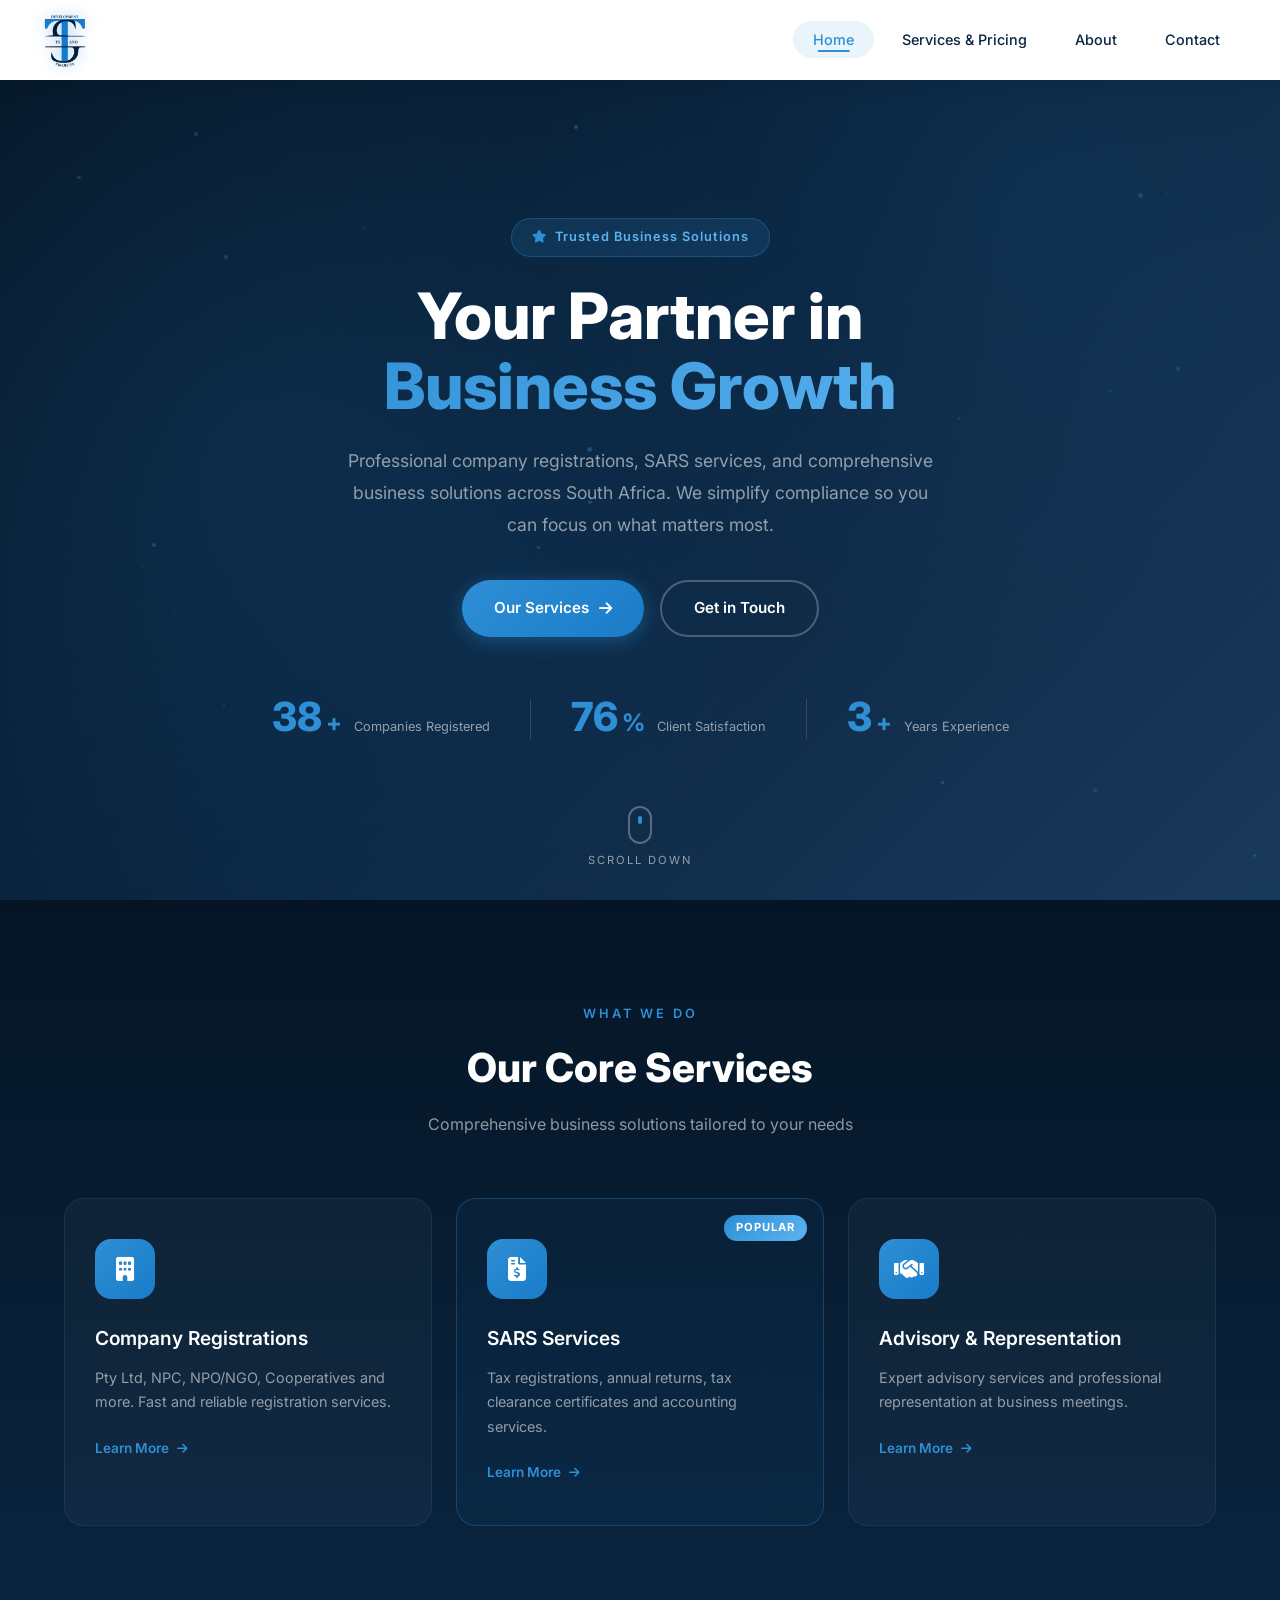
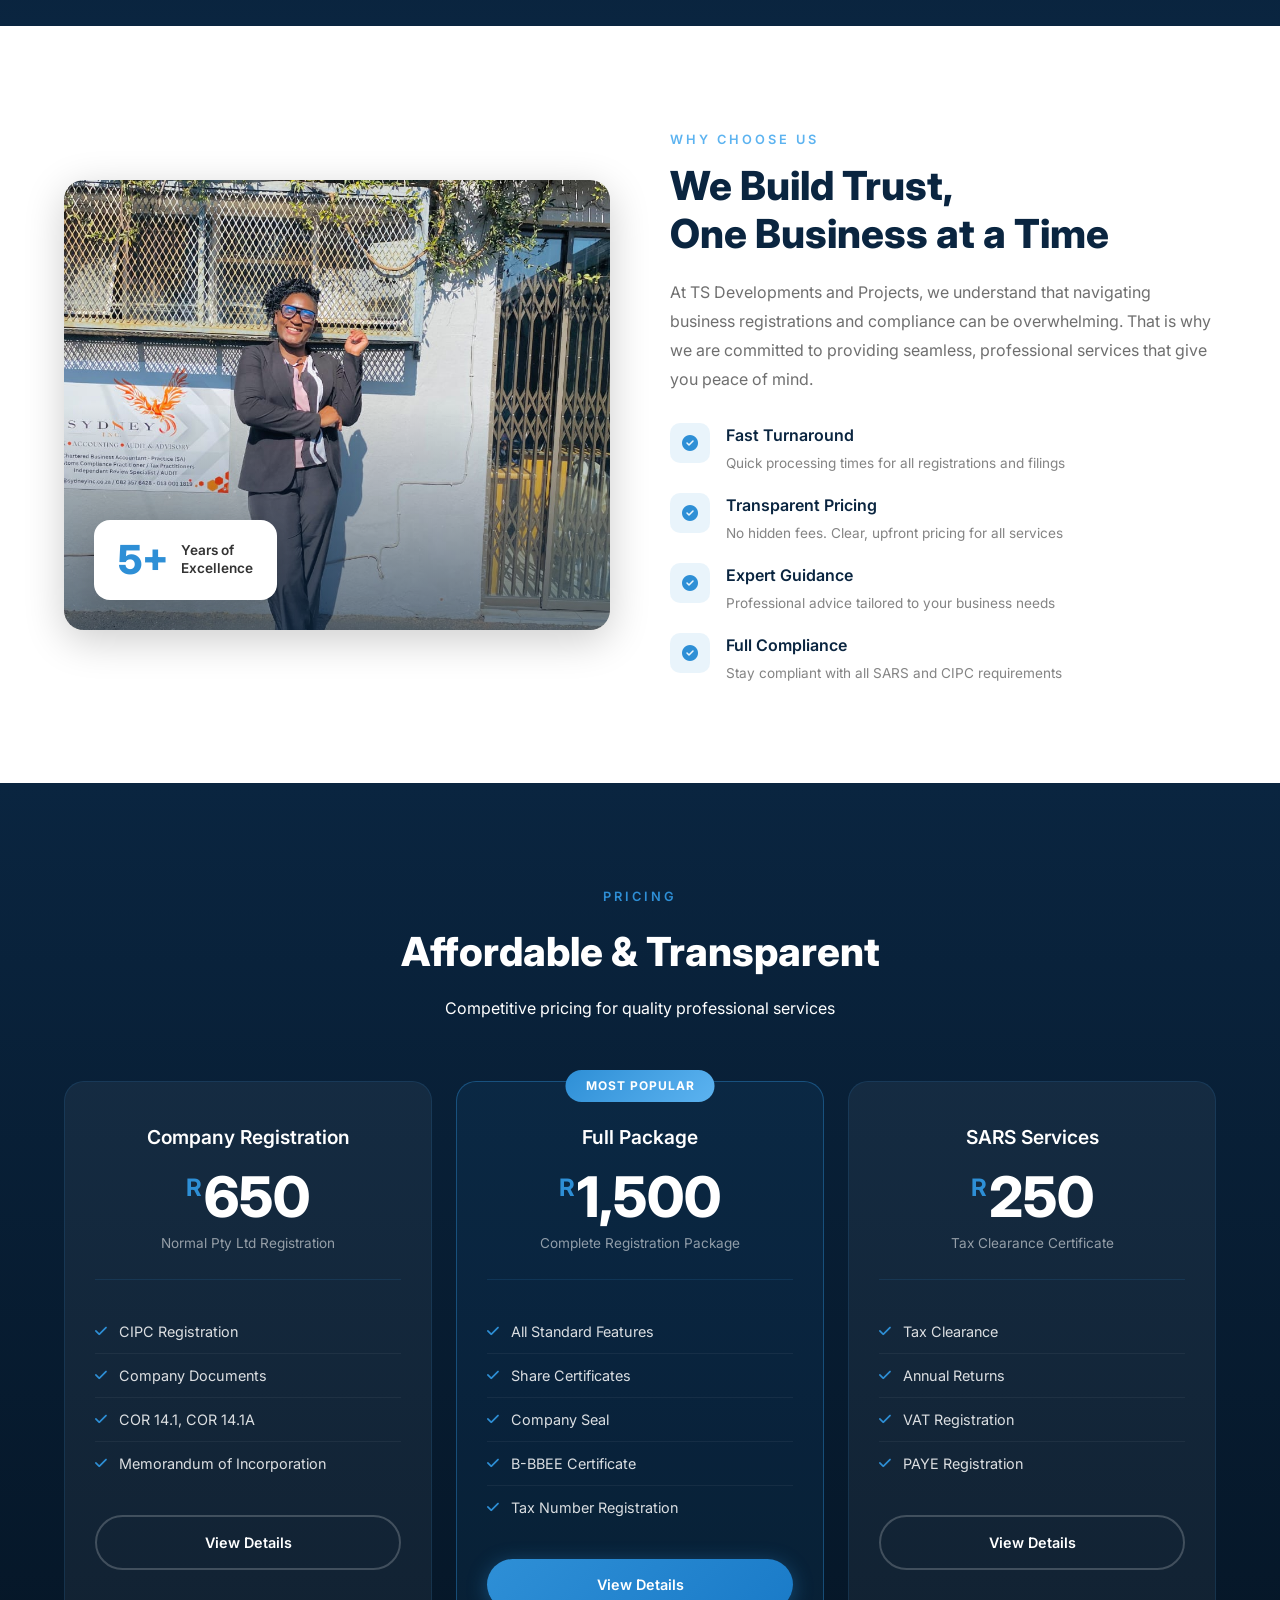
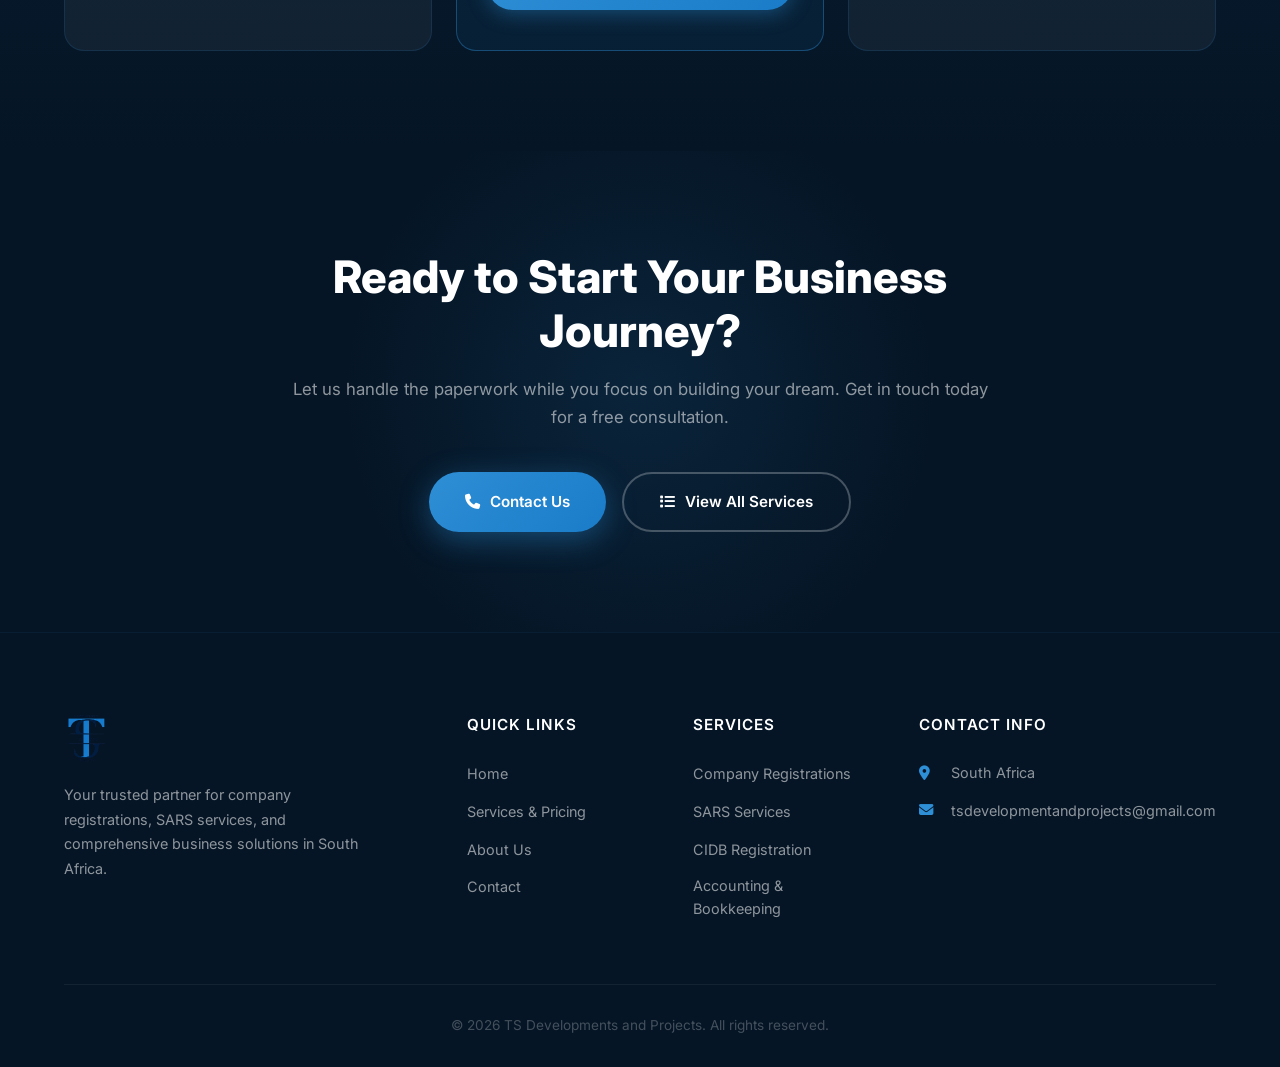
==== commit 26a7a859: "Enhance SEO with meta tags and title update Added SEO meta tags for better search engine visibility " ====
--- a/index.html
+++ b/index.html
@@ -8,6 +8,69 @@
     <link rel="preconnect" href="https://fonts.googleapis.com">
     <link href="https://fonts.googleapis.com/css2?family=Inter:wght@300;400;500;600;700;800;900&display=swap" rel="stylesheet">
     <link rel="stylesheet" href="https://cdnjs.cloudflare.com/ajax/libs/font-awesome/6.5.1/css/all.min.css">
+    <!-- =========================
+SEO
+========================= -->
+<title>TS Development and Projects | Business Registration, CIPC, SARS, CSD & Web Development</title>
+
+<meta charset="UTF-8">
+<meta name="viewport" content="width=device-width, initial-scale=1.0">
+
+<meta name="description" content="TS Development and Projects offers CIPC Company Registration, SARS services, CSD registration, CIDB assistance, website development, graphic design, and business support services across South Africa.">
+
+<meta name="keywords" content="
+TS Development and Projects,
+CIPC Registration,
+Company Registration South Africa,
+Register a Company,
+SARS Registration,
+Tax Clearance,
+CSD Registration,
+CIDB Registration,
+Business Services,
+Website Design,
+Web Development,
+Logo Design,
+Business Consulting,
+South Africa,
+TS Development,
+Business Compliance">
+
+<meta name="author" content="TS Development and Projects">
+<meta name="robots" content="index, follow">
+
+<link rel="canonical" href="https://tsdevelopmentandprojects.co.za/">
+
+<!-- =========================
+Open Graph (Facebook, WhatsApp, LinkedIn)
+========================= -->
+
+<meta property="og:type" content="website">
+<meta property="og:url" content="https://tsdevelopmentandprojects.co.za/">
+<meta property="og:title" content="TS Development and Projects">
+<meta property="og:description" content="Professional CIPC, SARS, CSD, Website Development and Business Support Services in South Africa.">
+
+<meta property="og:image" content="https://tsdevelopmentandprojects.co.za/images/social-preview.jpg">
+
+<meta property="og:image:width" content="1200">
+<meta property="og:image:height" content="630">
+
+<meta property="og:site_name" content="TS Development and Projects">
+
+<!-- =========================
+Twitter
+========================= -->
+
+<meta name="twitter:card" content="summary_large_image">
+<meta name="twitter:title" content="TS Development and Projects">
+<meta name="twitter:description" content="Professional CIPC, SARS, CSD, Website Development and Business Support Services.">
+<meta name="twitter:image" content="https://tsdevelopmentandprojects.co.za/images/social-preview.jpg">
+
+<!-- =========================
+Theme
+========================= -->
+
+<meta name="theme-color" content="#0A2E5D">
 </head>
 <body>
 
@@ -322,4 +385,4 @@
 
     <script src="script.js"></script>
 </body>
-</html>+</html>
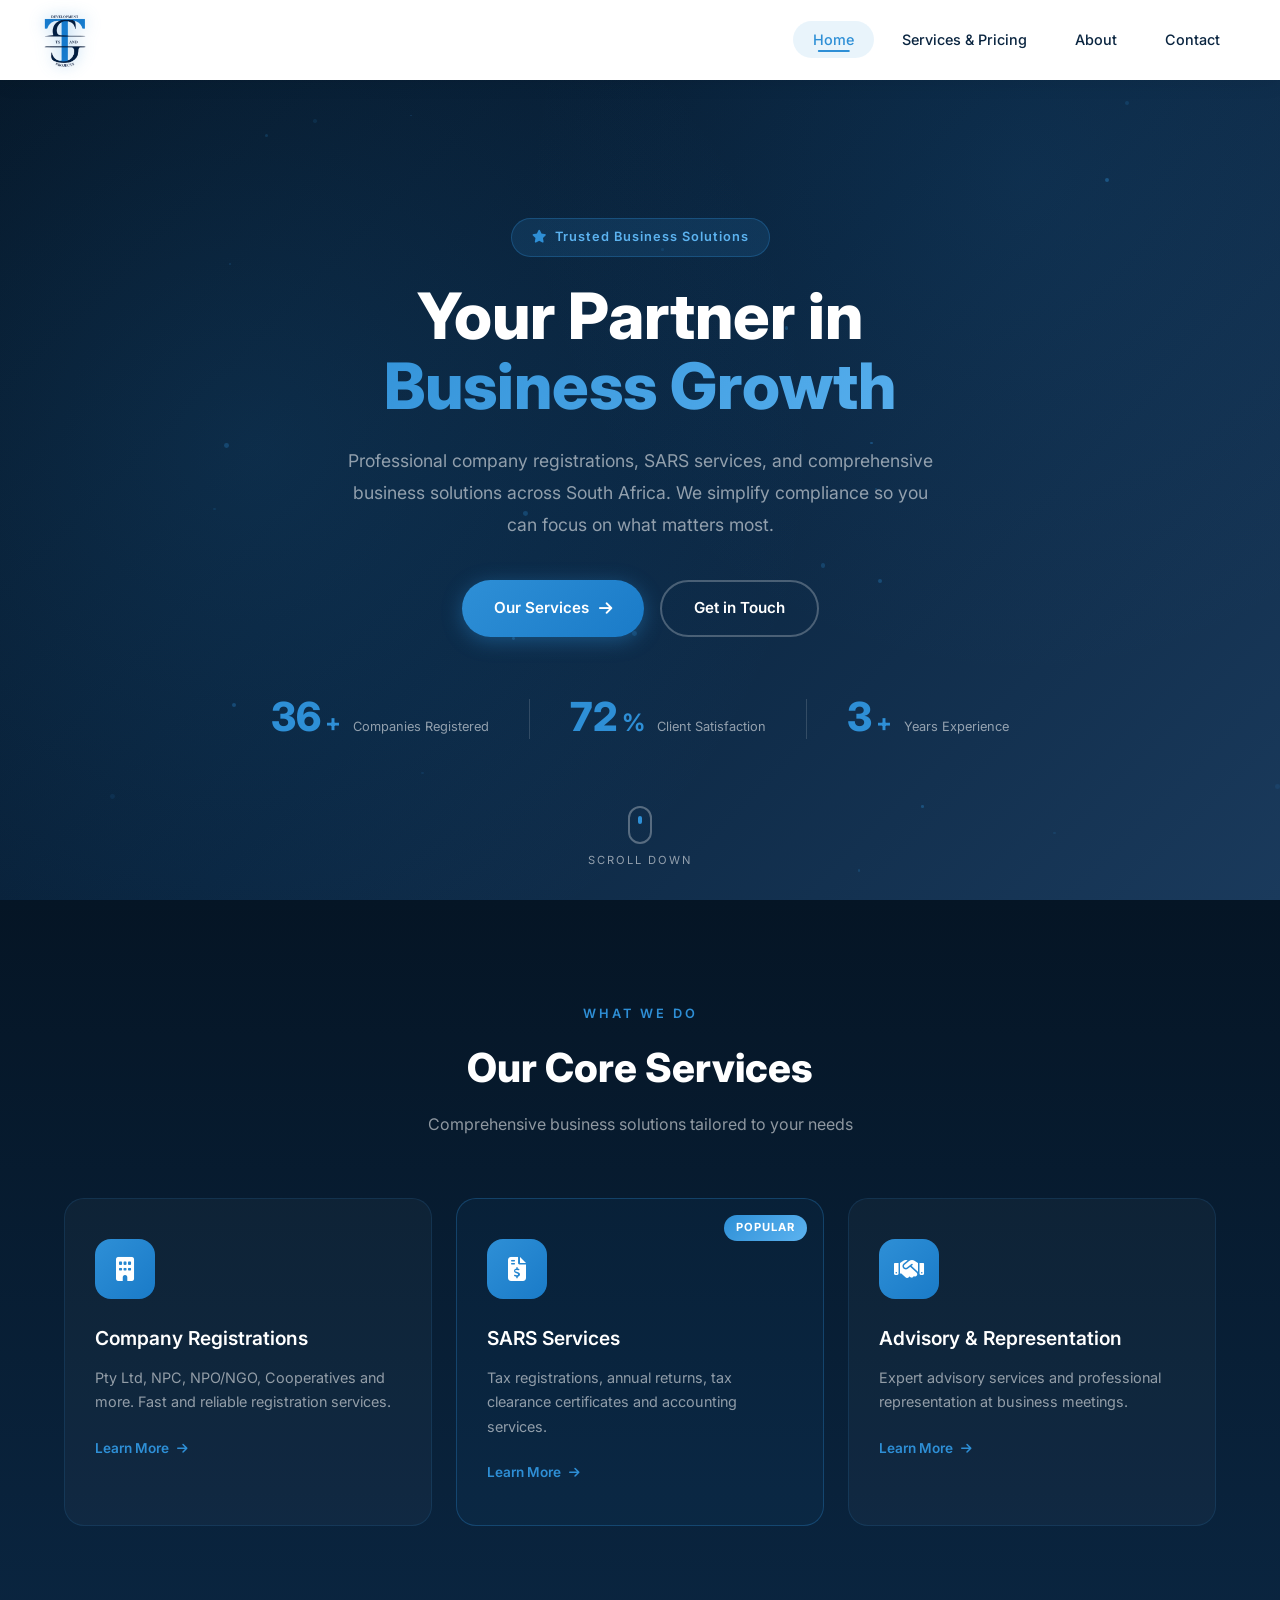
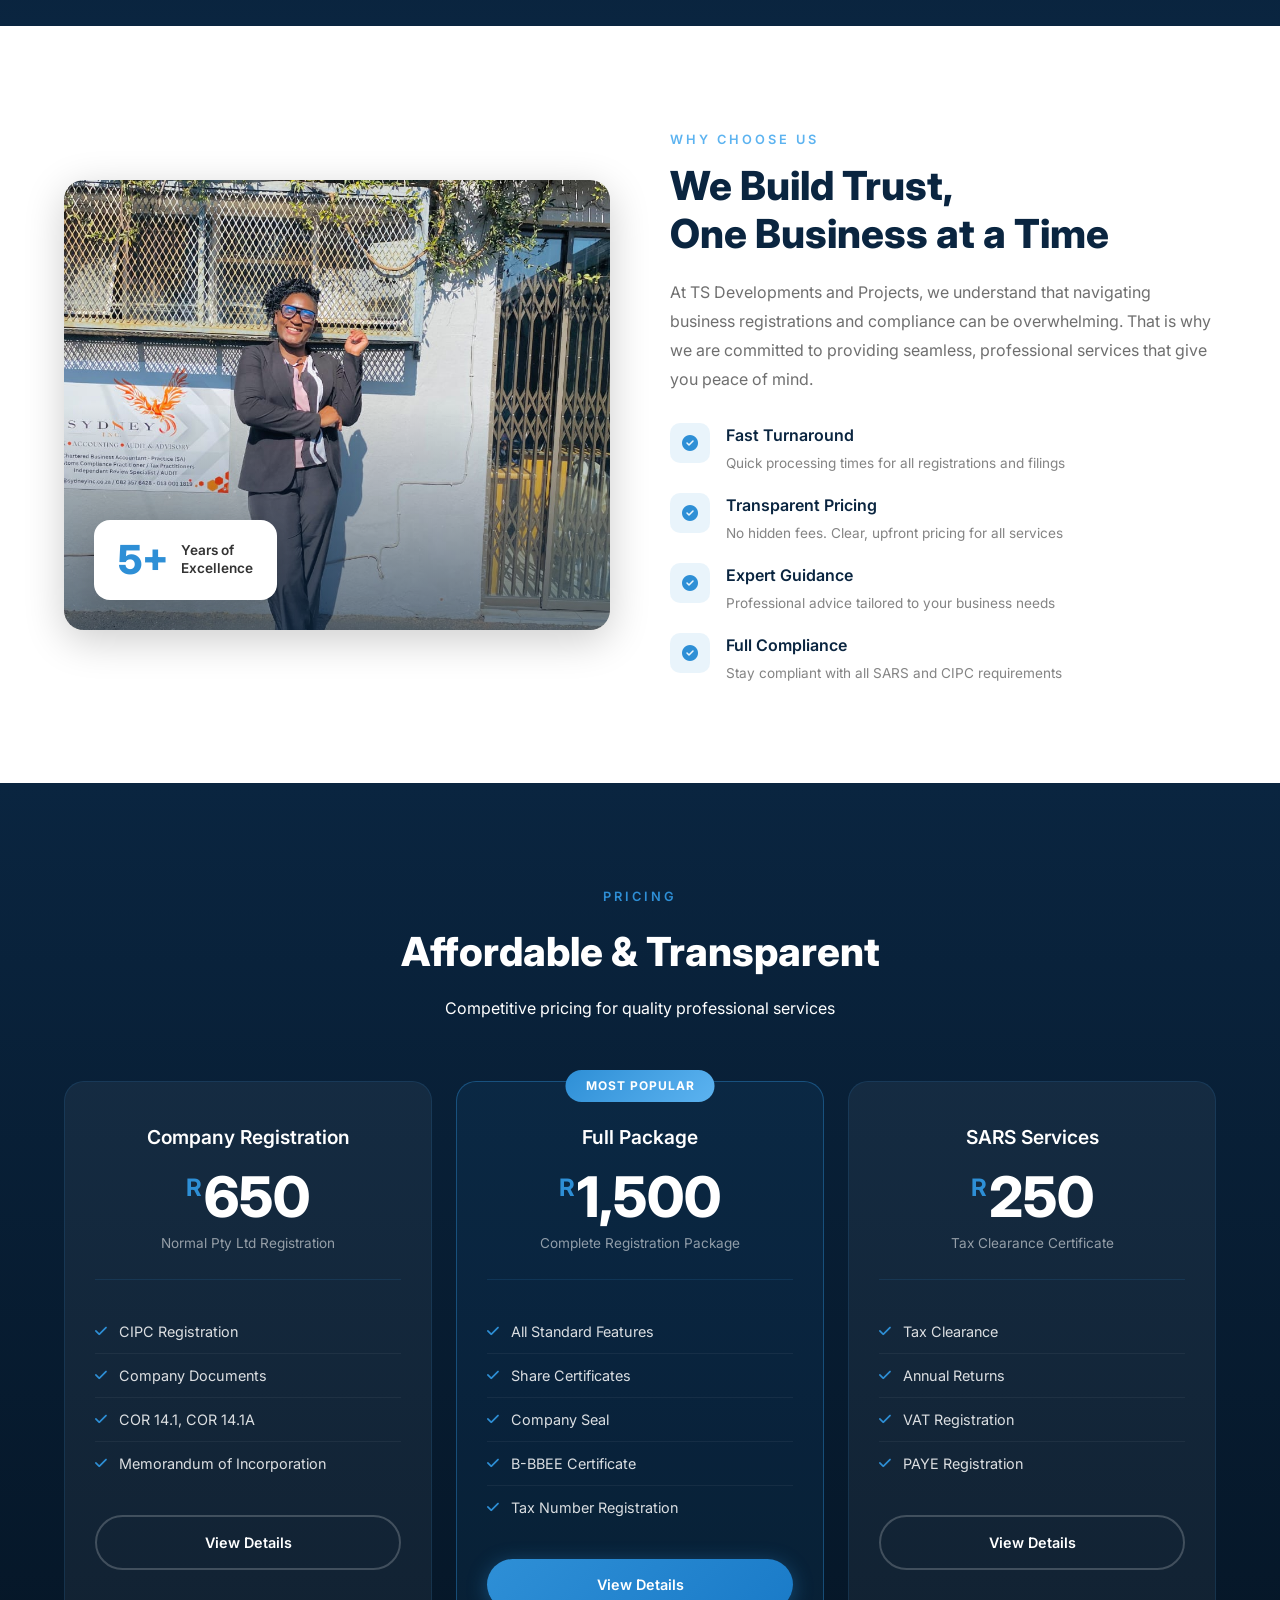
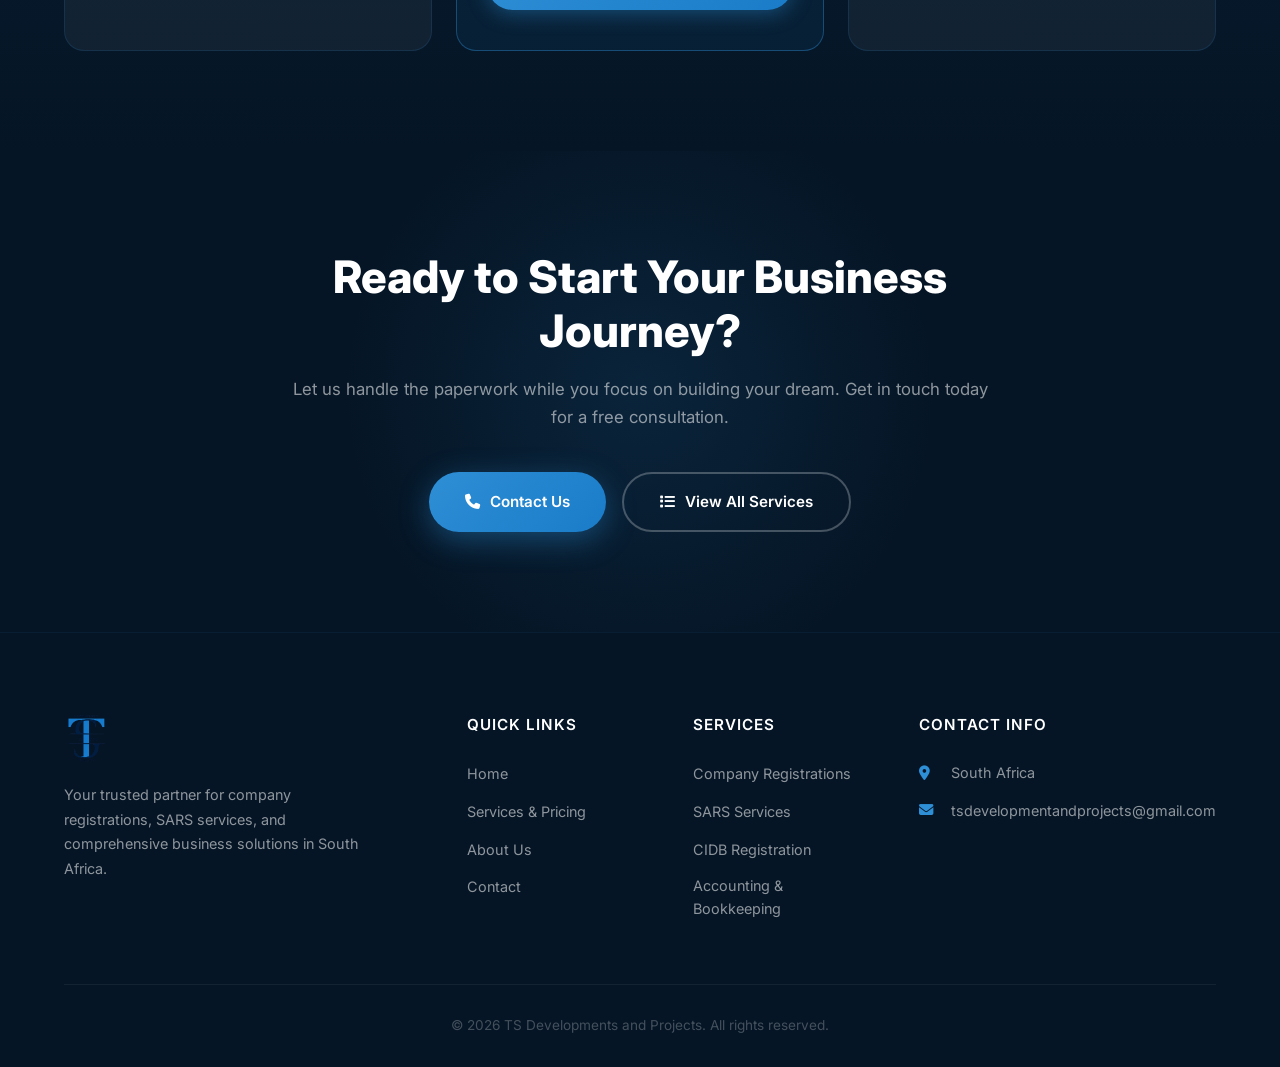
==== commit 58edaf32: "Update print statement from 'Hello' to 'Goodbye'" ====
--- a/index.html
+++ b/index.html
@@ -16,7 +16,7 @@
 <meta charset="UTF-8">
 <meta name="viewport" content="width=device-width, initial-scale=1.0">
 
-<meta name="description" content="TS Development and Projects offers CIPC Company Registration, SARS services, CSD registration, CIDB assistance, website development, graphic design, and business support services across South Africa.">
+<meta name="description" content="TS Development and Projects offers CIPC Company Registration, SARS services, CSD registration, CIDB assistance, and business support services across South Africa.">
 
 <meta name="keywords" content="
 TS Development and Projects,
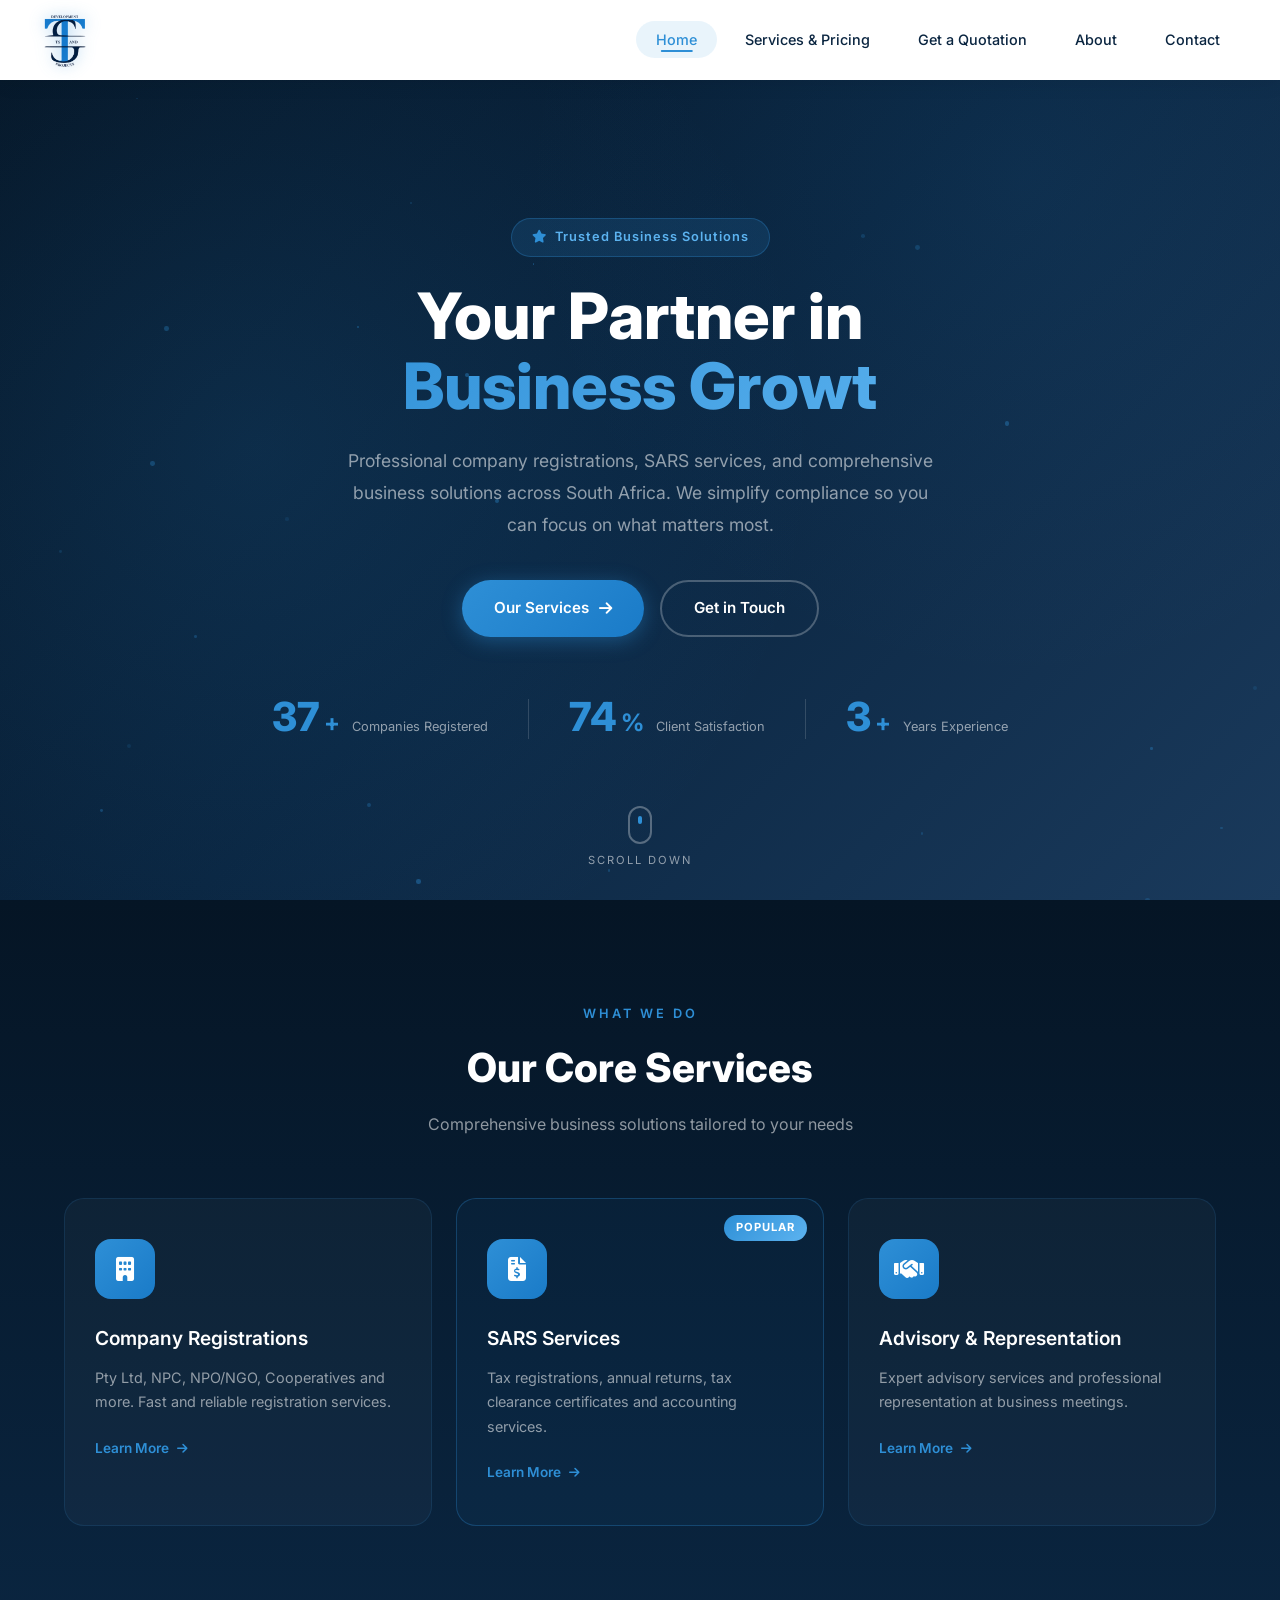
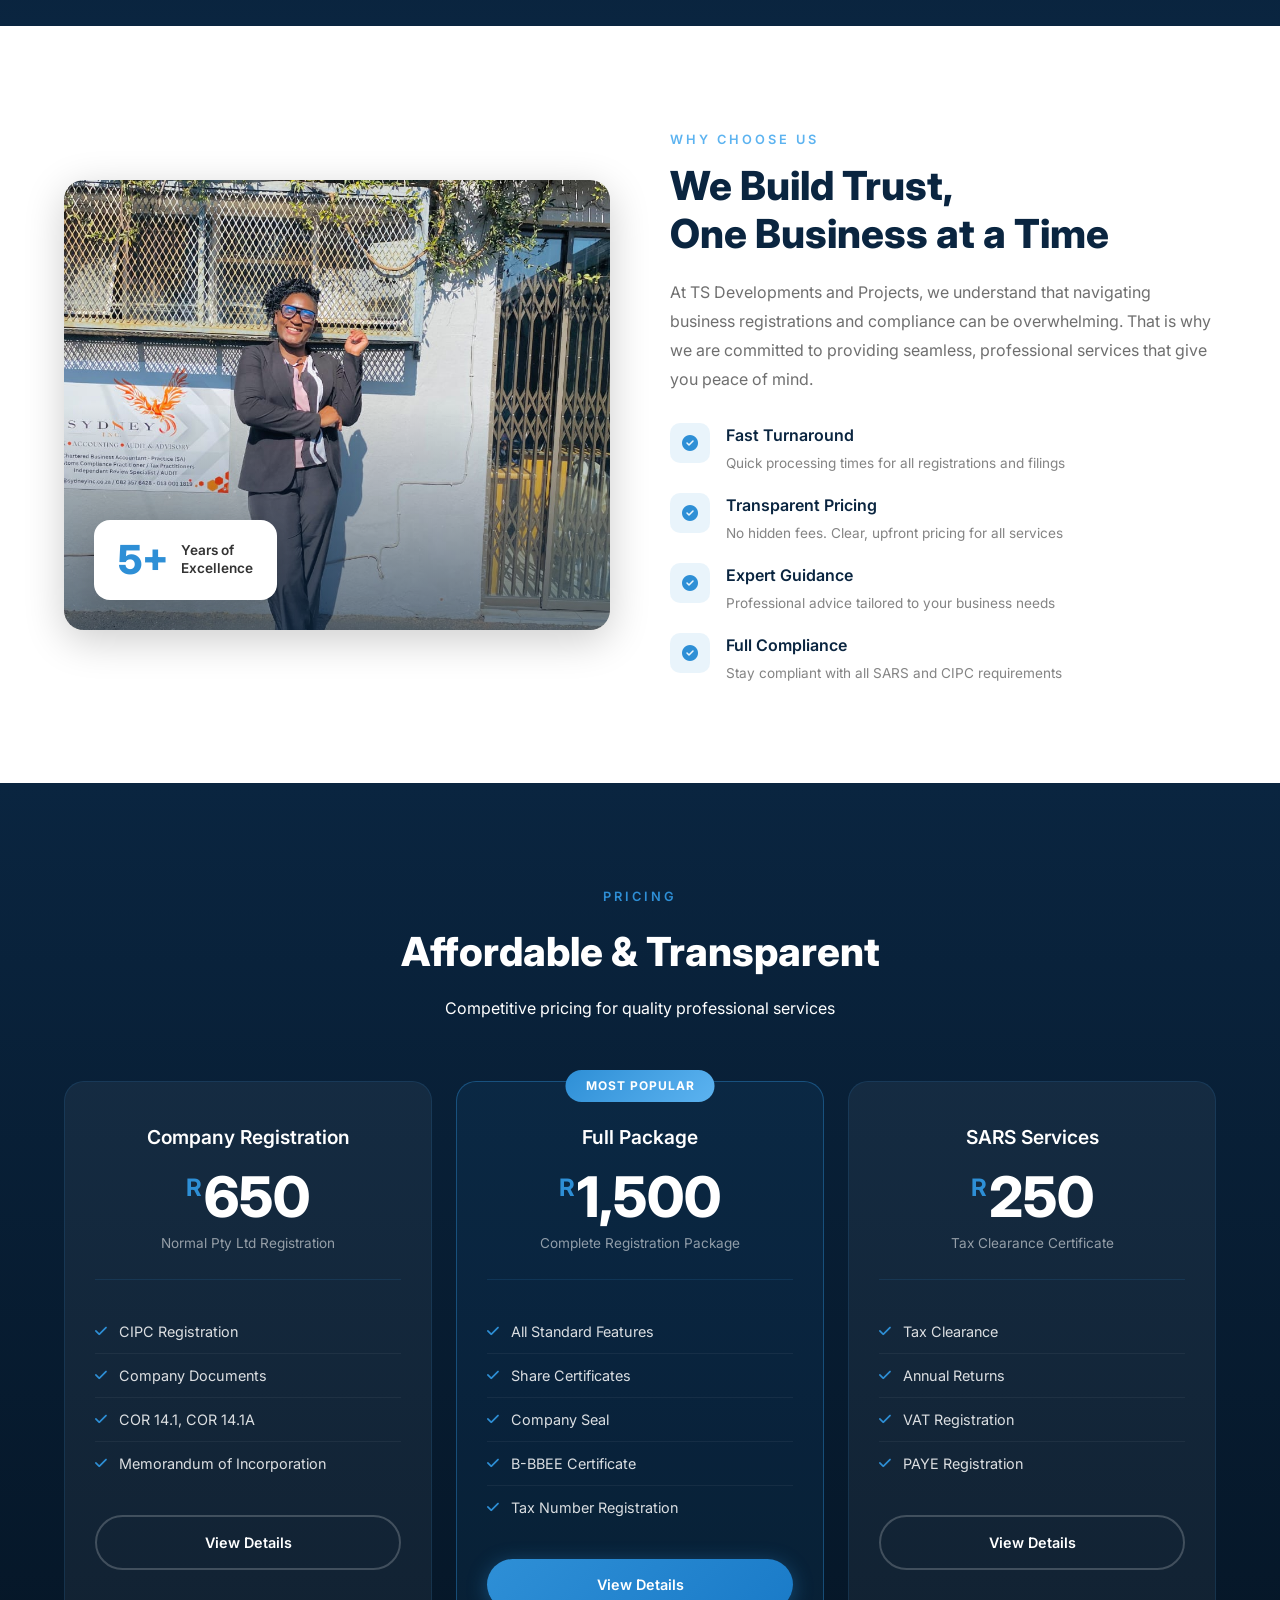
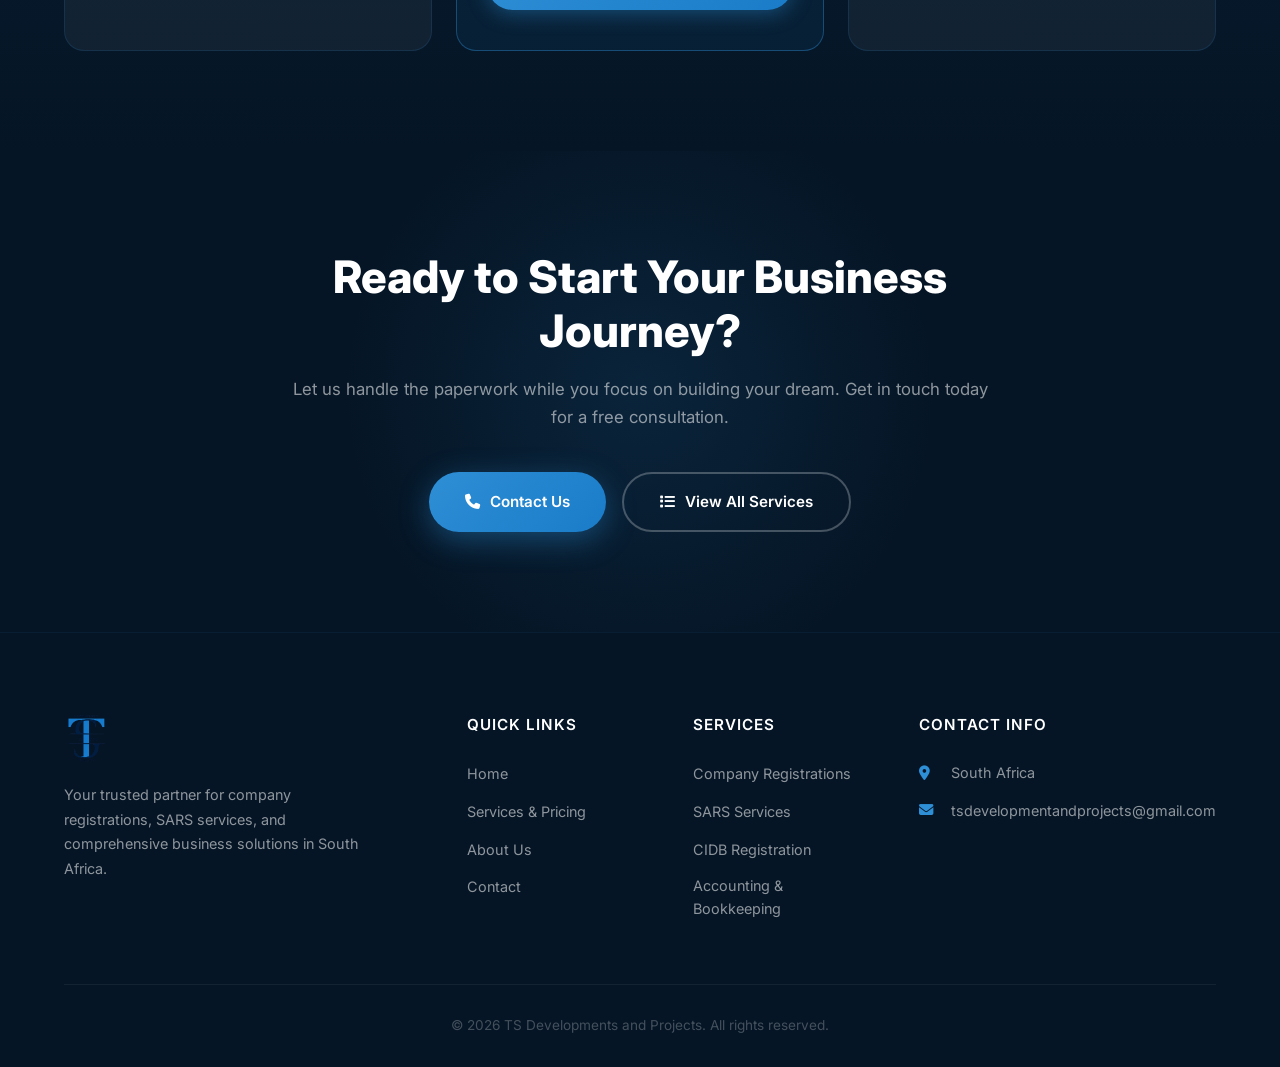
==== commit daca6412: "Update index.html" ====
--- a/index.html
+++ b/index.html
@@ -83,6 +83,7 @@
             <ul class="nav-links" id="navLinks">
                 <li><a href="index.html" class="active">Home</a></li>
                 <li><a href="services.html">Services & Pricing</a></li>
+                <li><a href="quotation.html">Get a Quotation</a></li>
                 <li><a href="about.html">About</a></li>
                 <li><a href="contact.html">Contact</a></li>
             </ul>
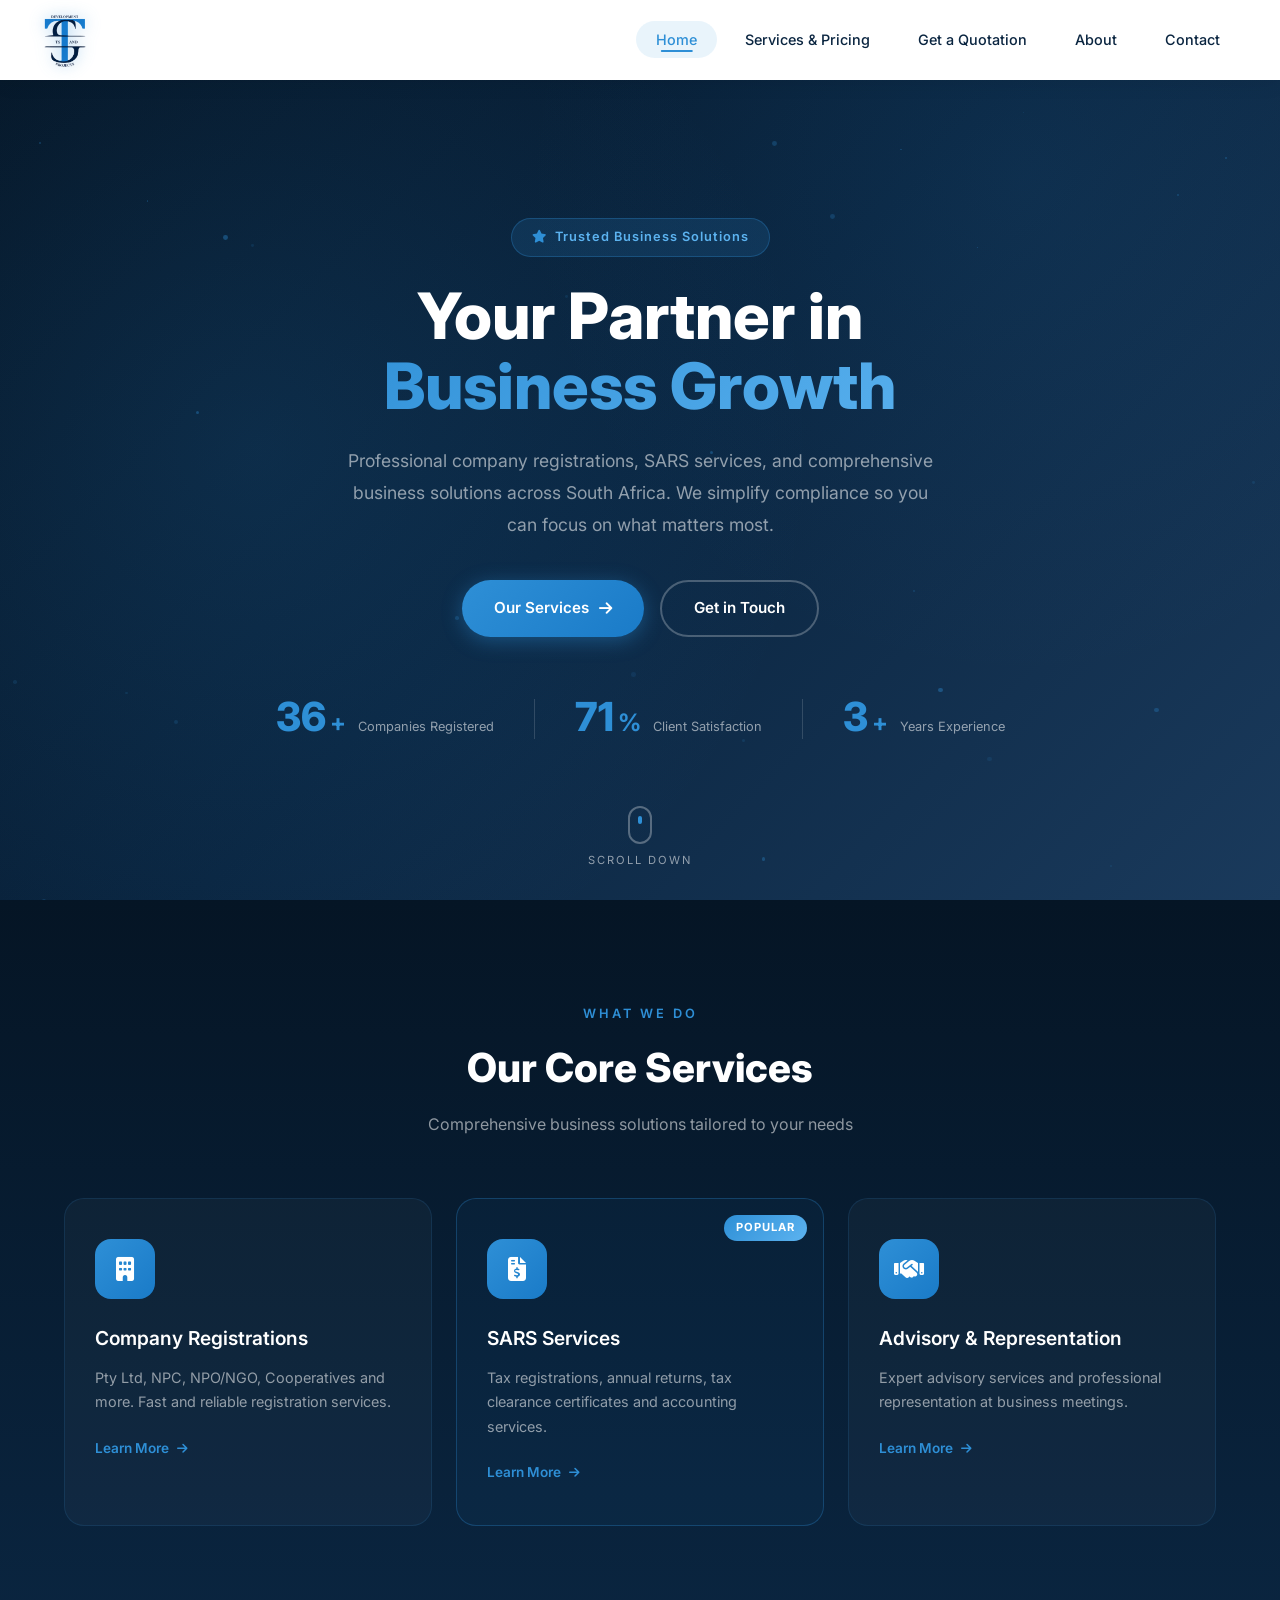
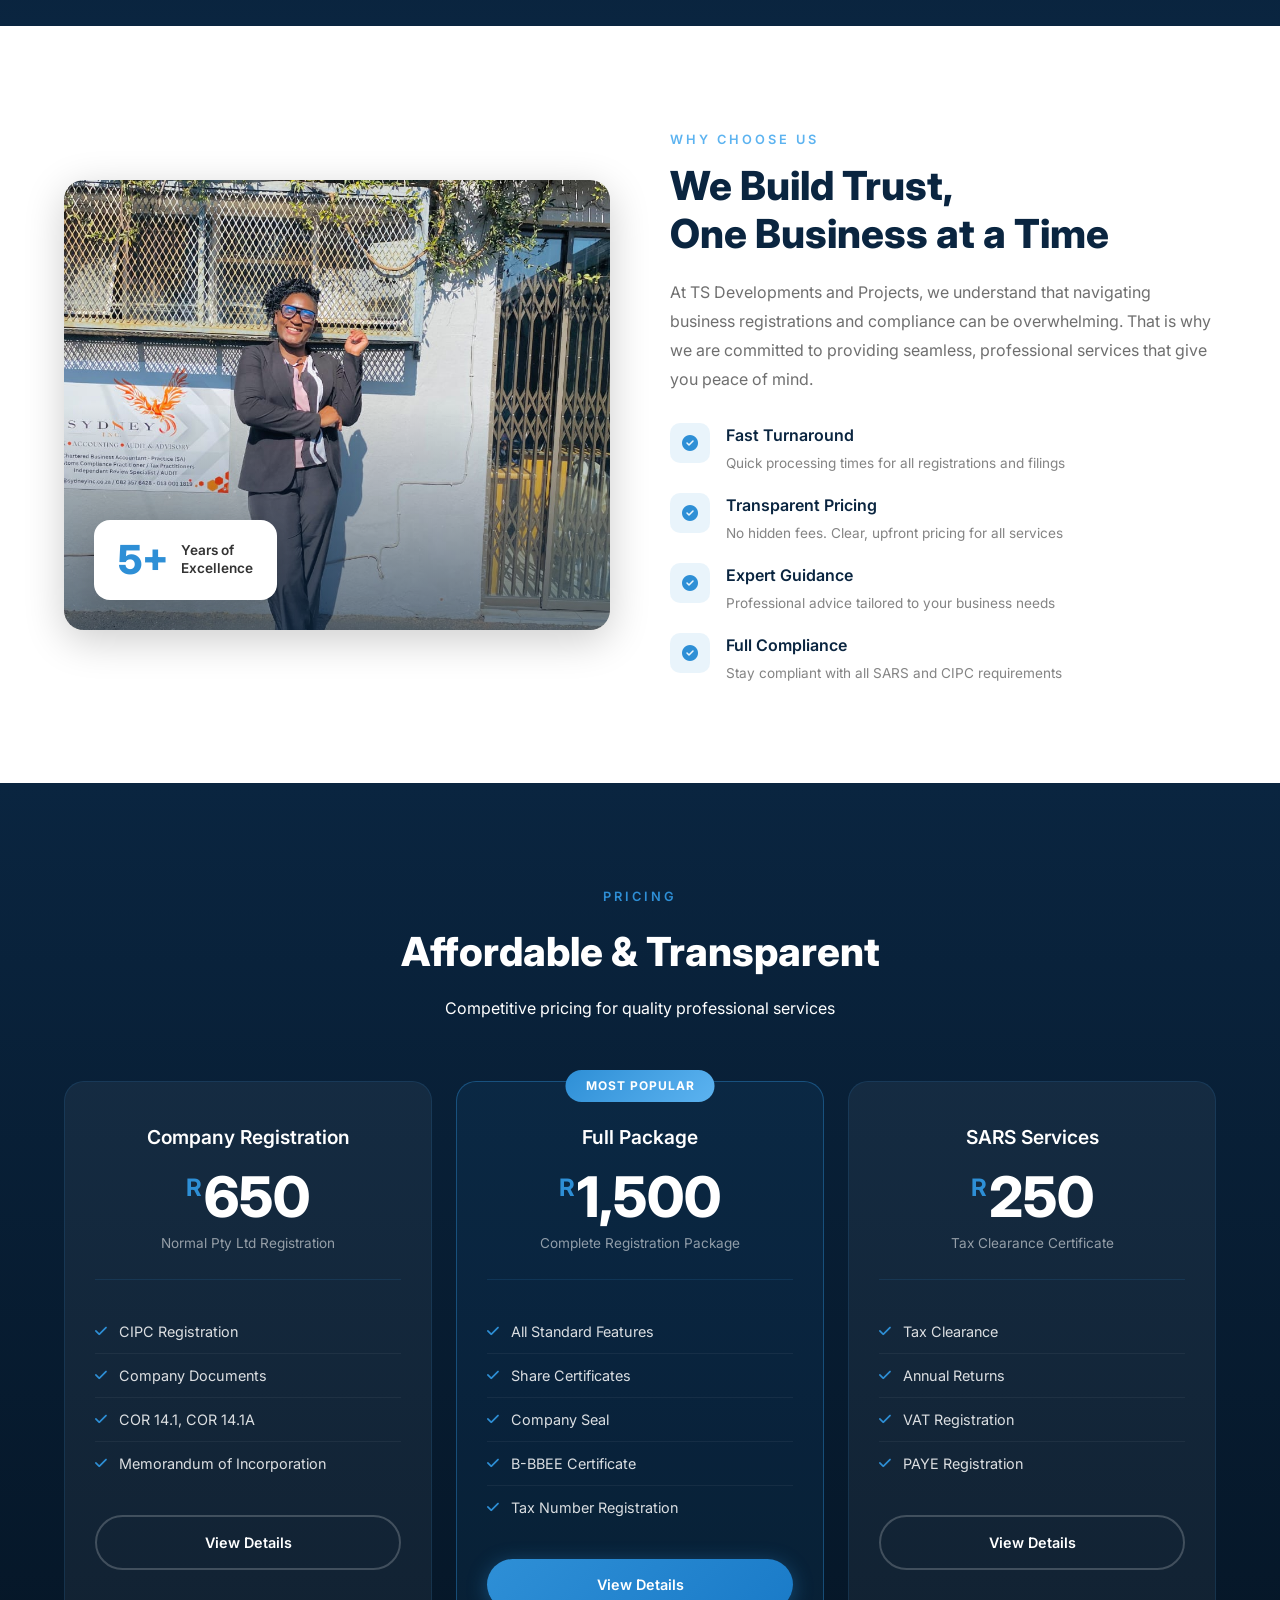
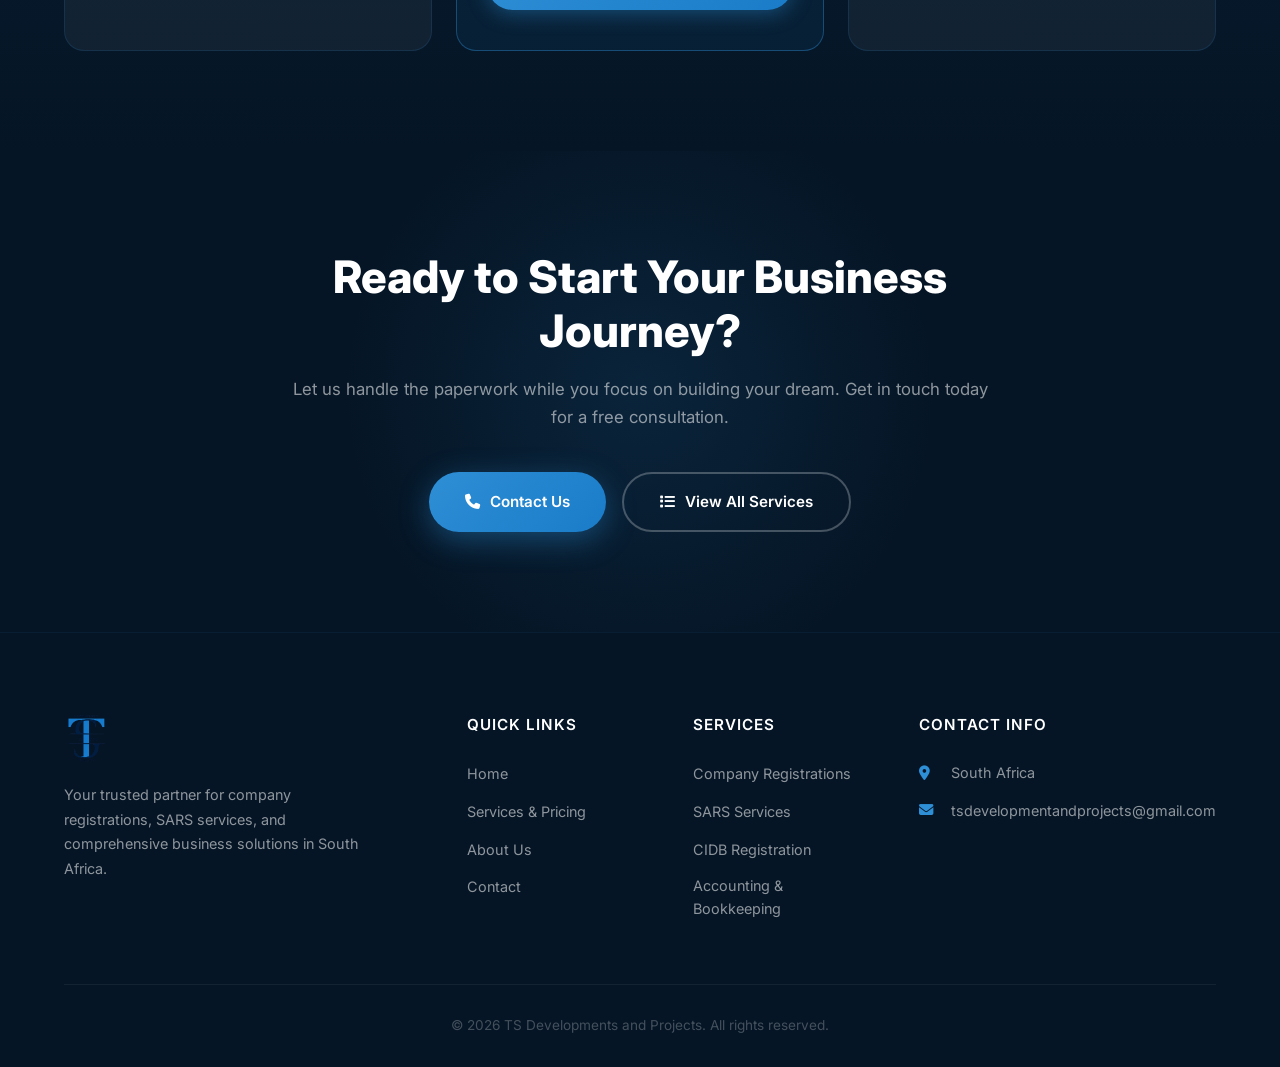
==== commit d1c7e251: "Update print statement from 'Hello' to 'Goodbye'" ====
--- a/index.html
+++ b/index.html
@@ -83,7 +83,7 @@
             <ul class="nav-links" id="navLinks">
                 <li><a href="index.html" class="active">Home</a></li>
                 <li><a href="services.html">Services & Pricing</a></li>
-                <li><a href="quotation.html">Get a Quotation</a></li>
+                <li><a href="quote.html">Get a Quotation</a></li>
                 <li><a href="about.html">About</a></li>
                 <li><a href="contact.html">Contact</a></li>
             </ul>
